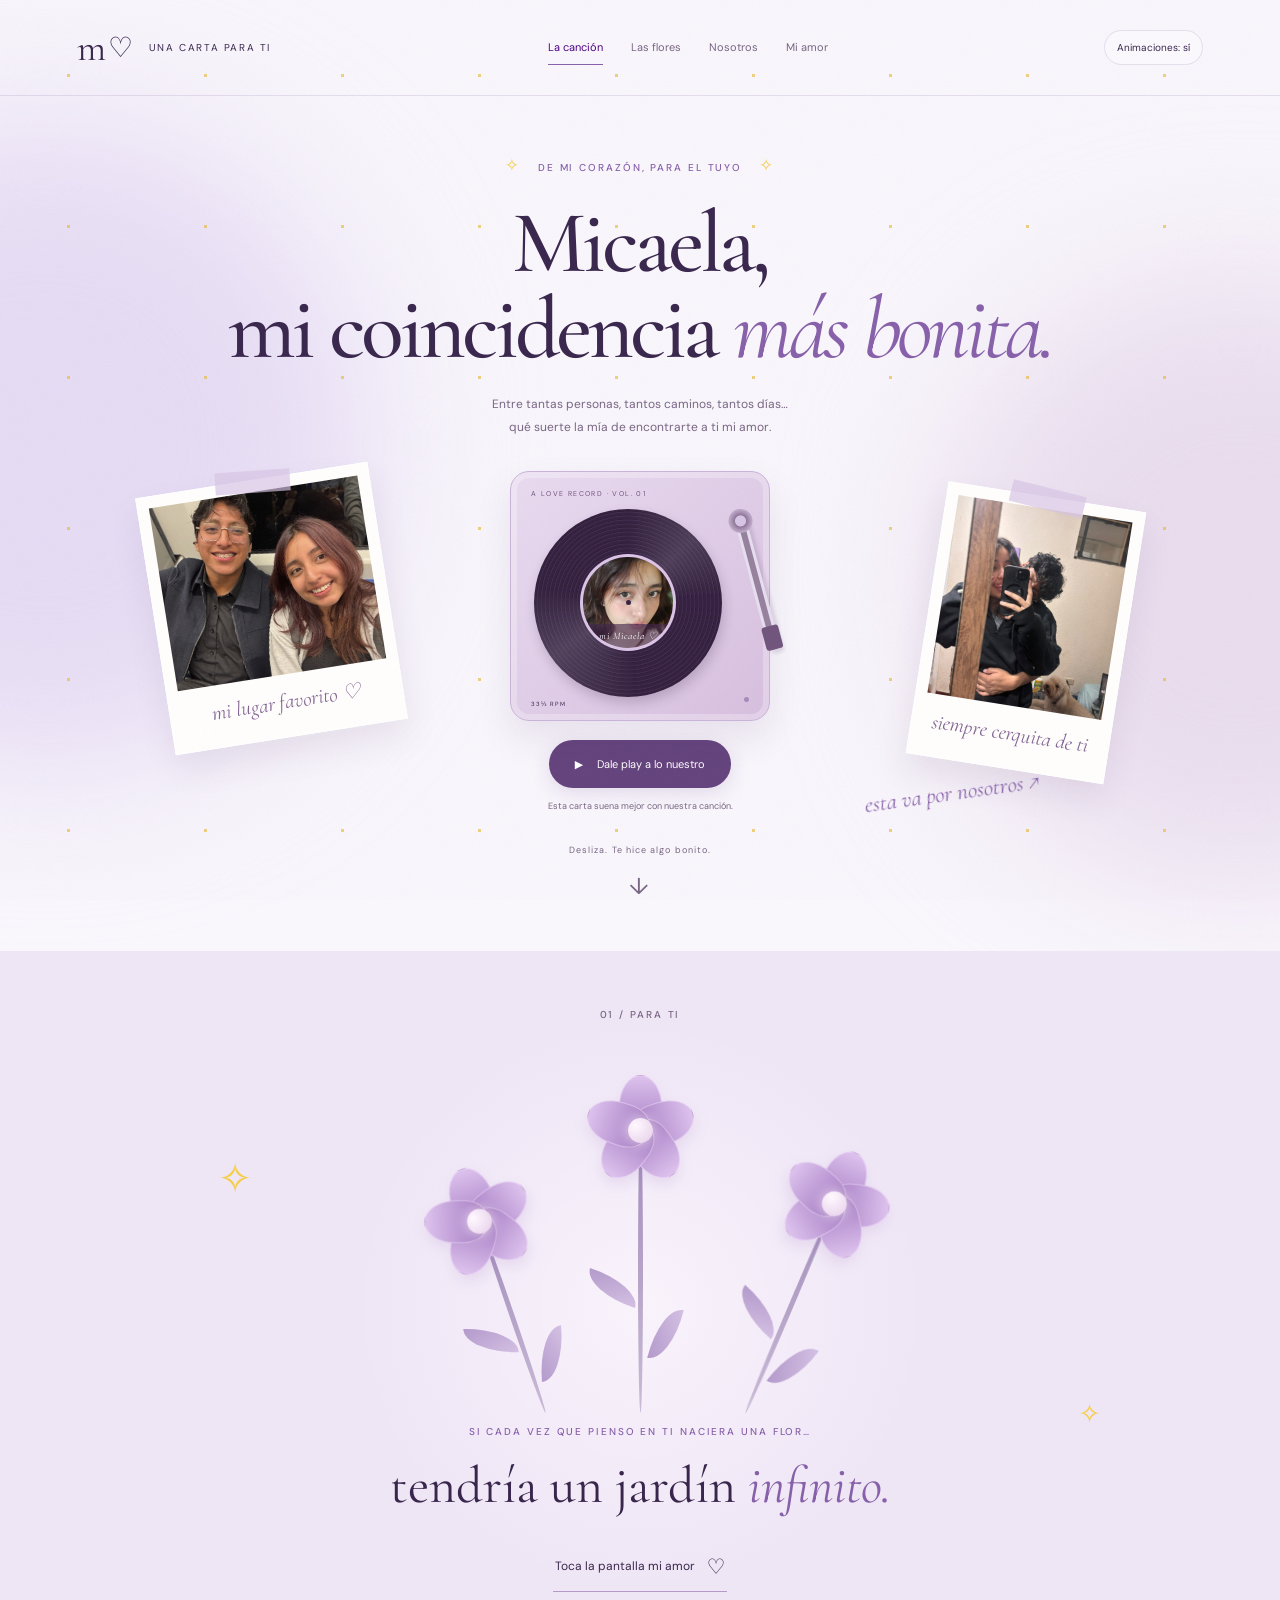
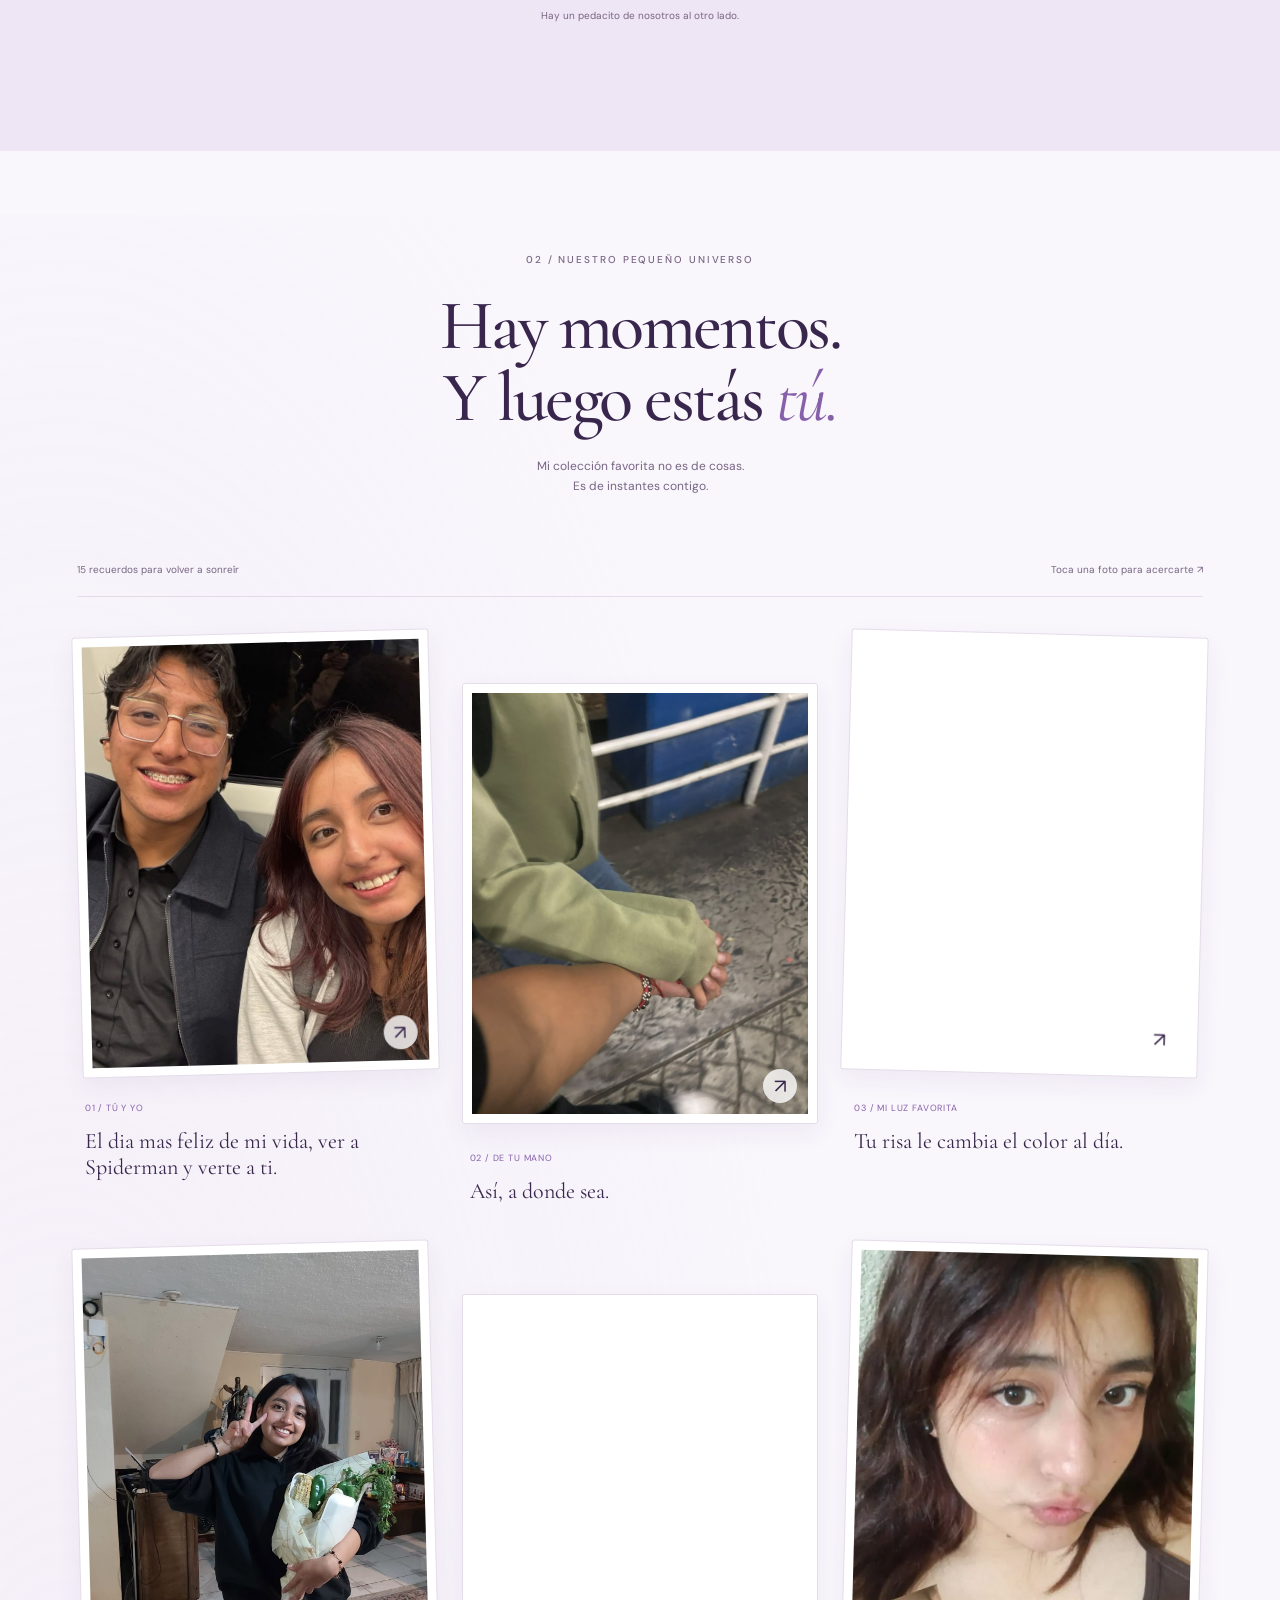
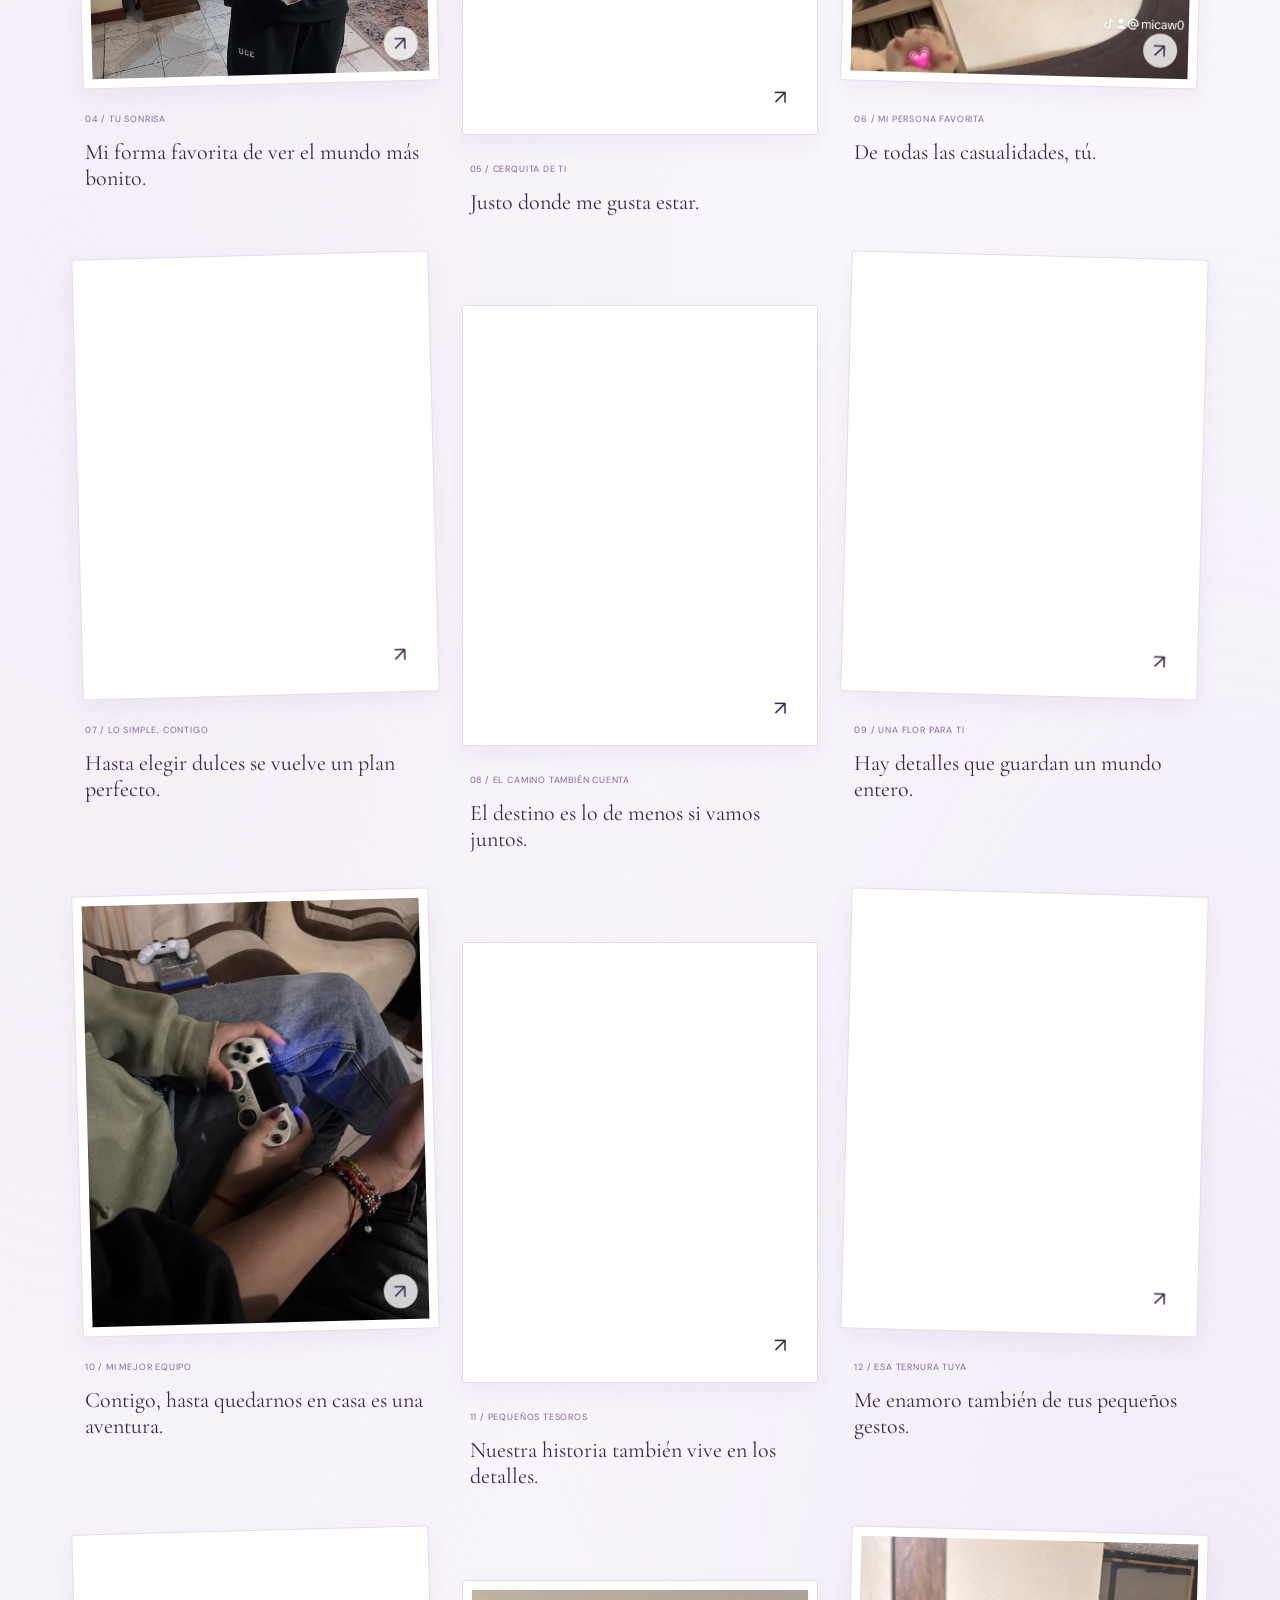
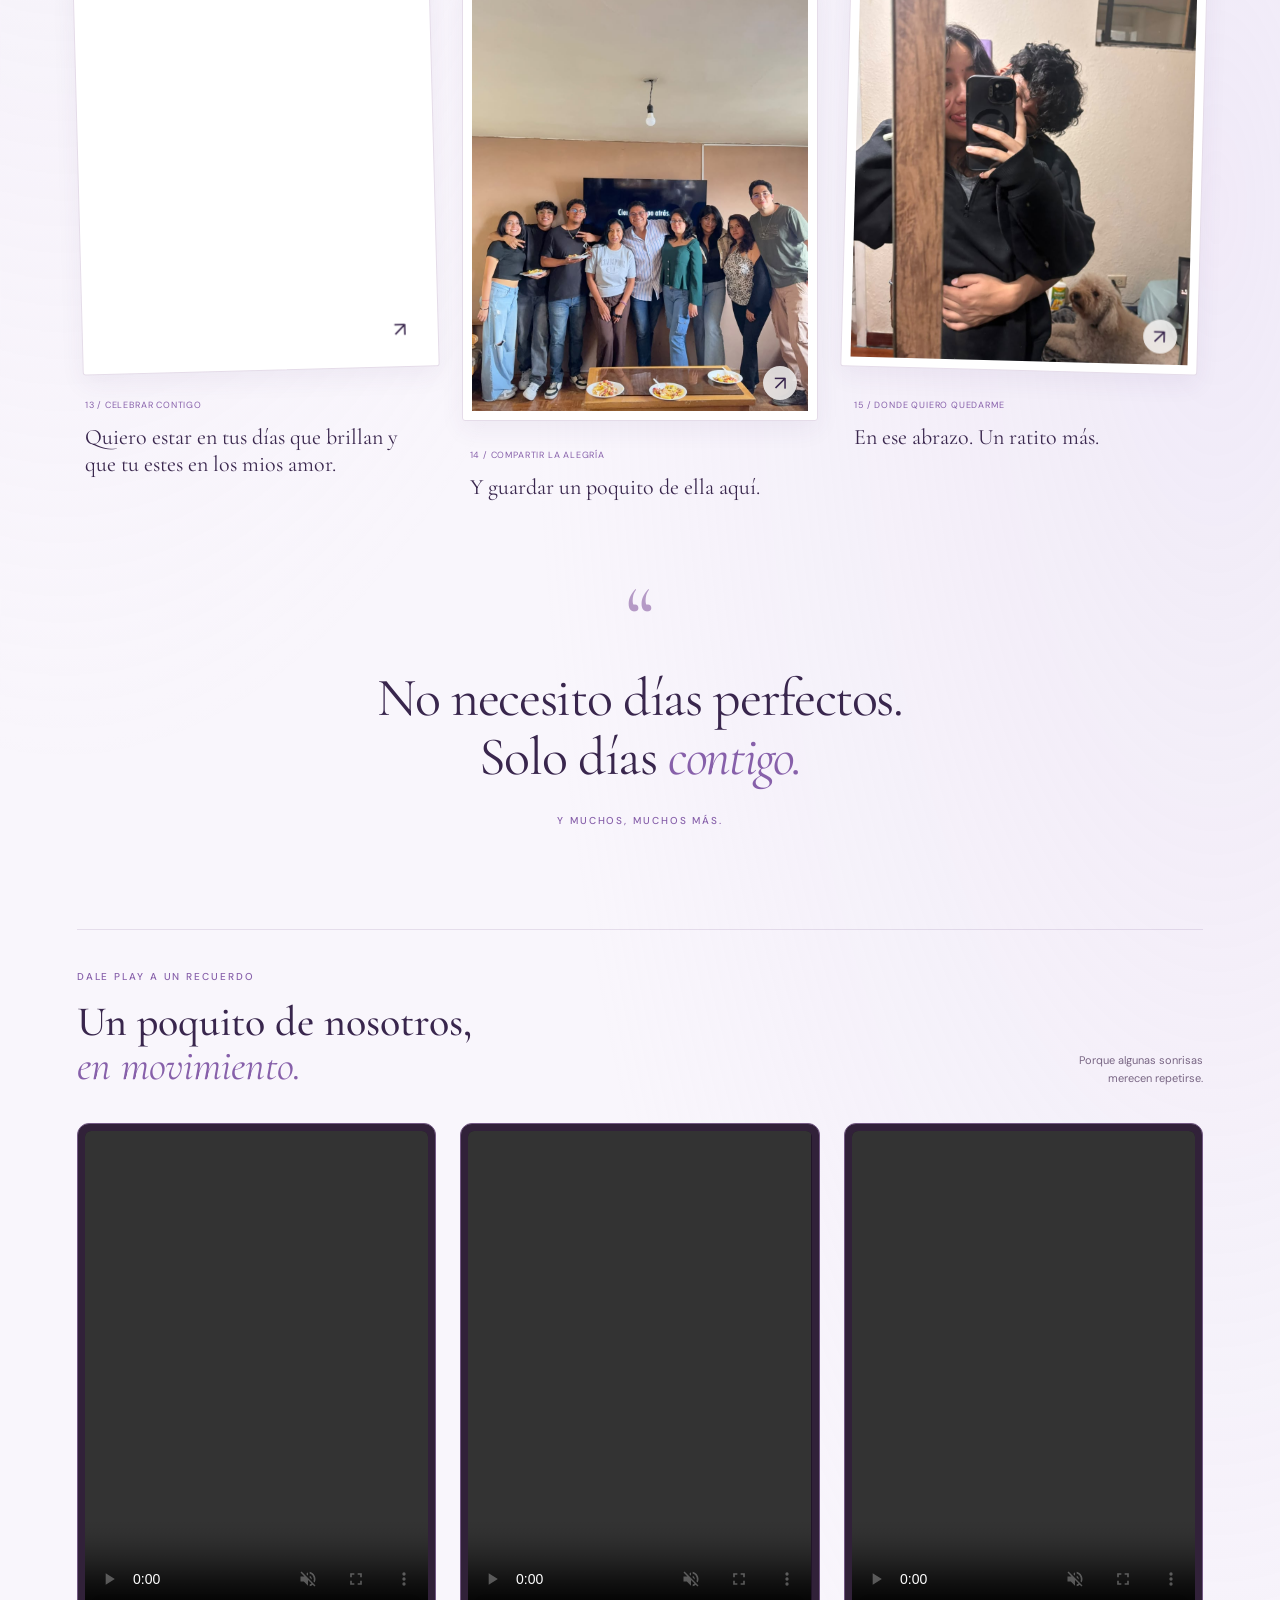
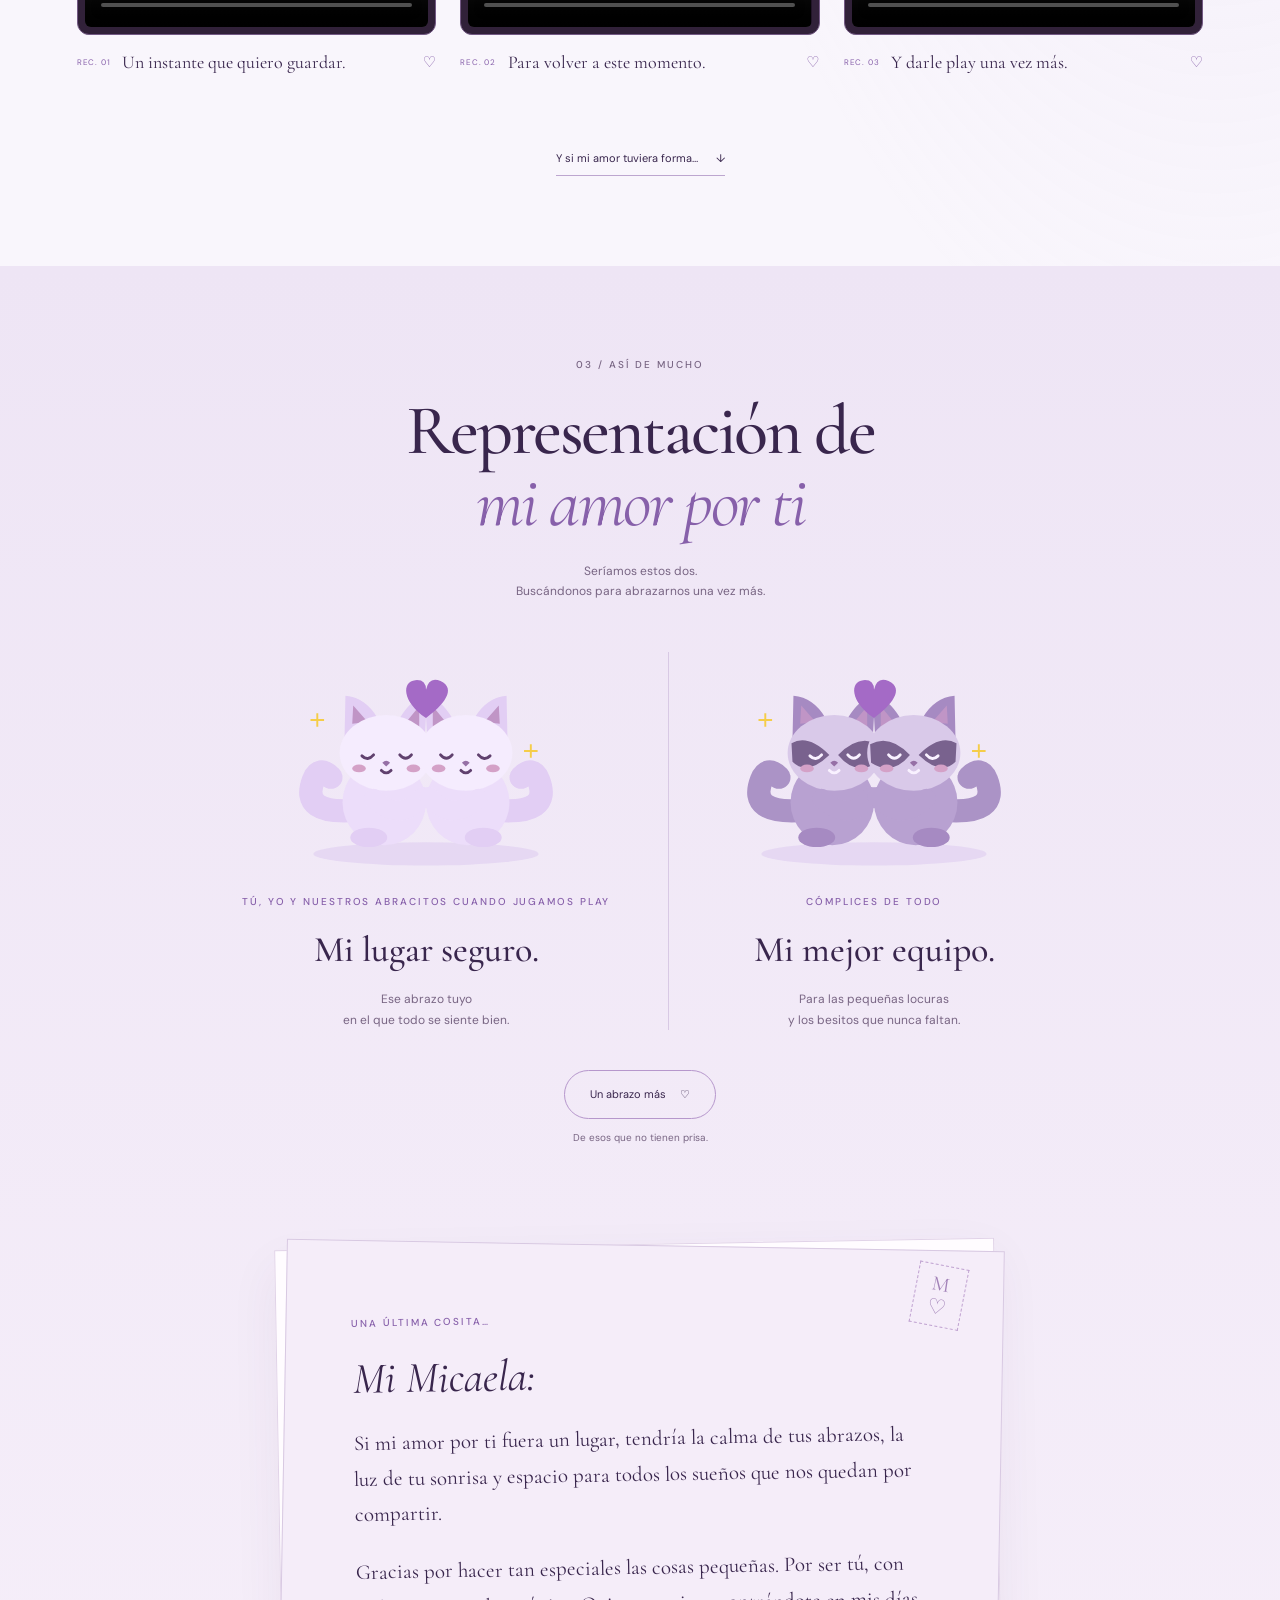
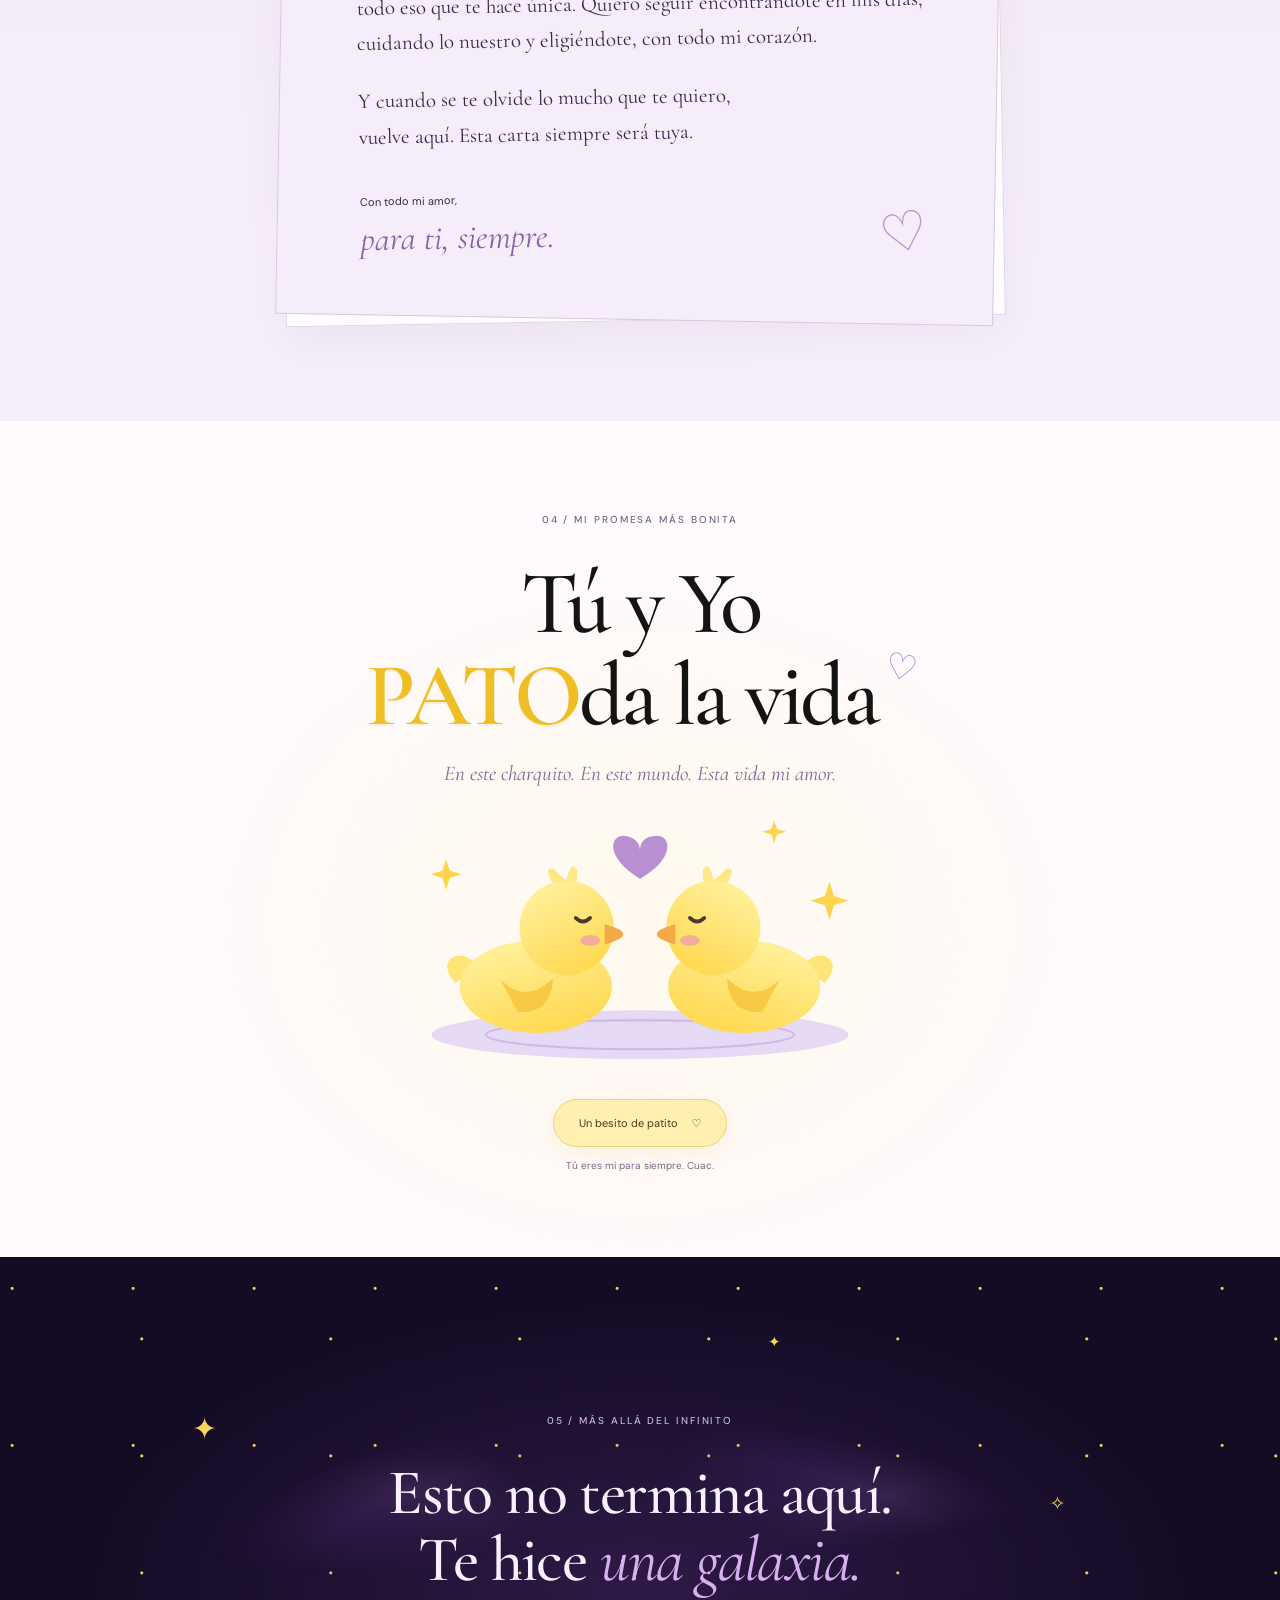
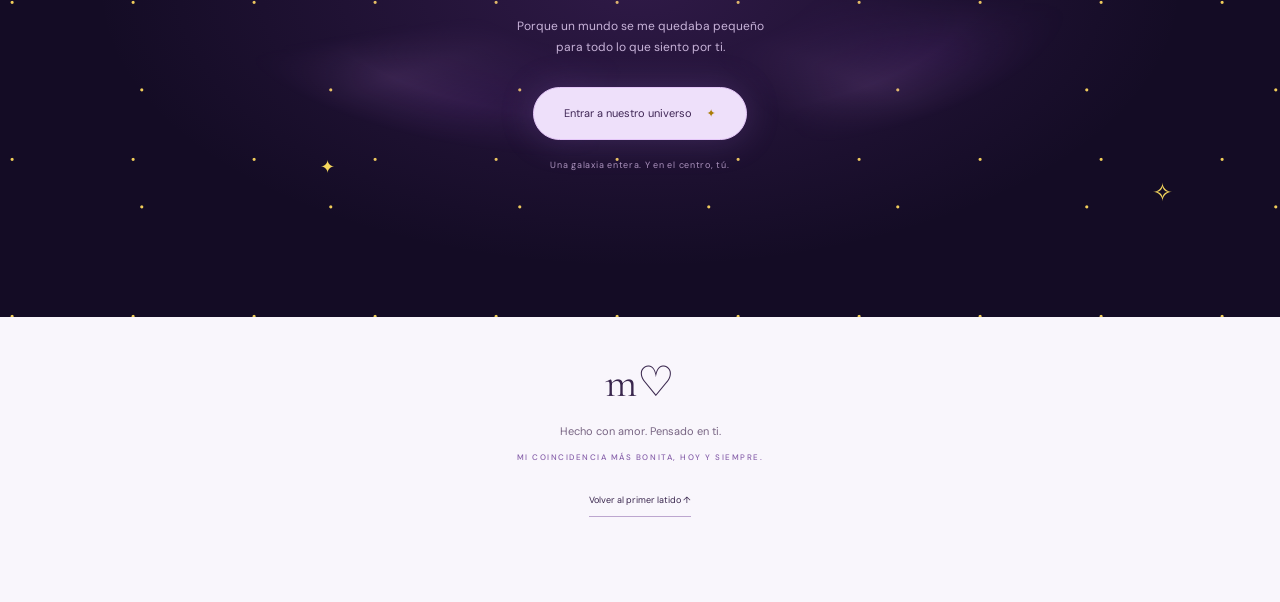
==== index.html @ 1e6fef55 "Publish Micaelita website Co-authored-by: Copilot <223556219+Copilot@users.noreply.github.com>" ====
<!DOCTYPE html>
<html lang="es">
<head>
  <meta charset="UTF-8">
  <meta name="viewport" content="width=device-width, initial-scale=1.0">
  <meta name="theme-color" content="#f4eefb">
  <meta name="referrer" content="strict-origin-when-cross-origin">
  <meta name="description" content="Una canción, mil recuerdos y una carta de amor. Un pequeño universo hecho para Micaela.">
  <title>Para Micaela · Mi coincidencia más bonita</title>
  <link rel="icon" href="data:image/svg+xml,%3Csvg xmlns='http://www.w3.org/2000/svg' viewBox='0 0 64 64'%3E%3Ctext y='52' font-size='54'%3E💜%3C/text%3E%3C/svg%3E">
  <link rel="stylesheet" href="css/style.css">
  <script src="js/main.js" defer></script>
</head>
<body>
  <a class="skip-link" href="#contenido">Saltar a la carta</a>
  <div class="reading-progress" aria-hidden="true"><span id="progreso"></span></div>
  <div class="ambient" aria-hidden="true"><span class="ambient__glow ambient__glow--one"></span><span class="ambient__glow ambient__glow--two"></span><div class="ambient__stars"></div></div>

  <header class="site-header">
    <a class="wordmark" href="#inicio" aria-label="Para Micaela, volver al inicio">m<span>♡</span><span class="wordmark__caption">una carta para ti</span></a>
    <nav class="chapter-nav" aria-label="Capítulos de nuestra carta"><a href="#inicio" aria-current="location">La canción</a><a href="#flores">Las flores</a><a href="#recuerdos">Nosotros</a><a href="#amor">Mi amor</a></nav>
    <button class="motion-toggle" id="control-animacion" type="button" aria-pressed="false" hidden>Animaciones: sí</button>
  </header>

  <main id="contenido">
    <section class="hero section" id="inicio" aria-labelledby="titulo-inicio">
      <div class="hero__intro" data-reveal>
        <p class="eyebrow"><span aria-hidden="true">✧</span> De mi corazón, para el tuyo <span aria-hidden="true">✧</span></p>
        <h1 id="titulo-inicio">Micaela,<br>mi coincidencia <em>más bonita.</em></h1>
        <p class="hero__description">Entre tantas personas, tantos caminos, tantos días…<br>qué suerte la mía de encontrarte a ti mi amor.</p>
      </div>
      <div class="hero__scene">
        <figure class="hero-photo hero-photo--left" data-parallax="0.045"><div class="hero-photo__paper"><img src="Micaela%20Resource/img/recuerdo-05.jpeg" alt="Los dos, sonriendo juntos." width="1280" height="960" fetchpriority="high"><figcaption>mi lugar favorito ♡</figcaption></div></figure>
        <div class="record-player" id="reproductor" data-state="paused">
          <button class="turntable" id="boton-vinilo" type="button" aria-label="Reproducir o pausar nuestra canción" aria-controls="musica"><span class="turntable__caption">A LOVE RECORD · VOL. 01</span><div class="vinyl" id="vinilo"><div class="vinyl__label vinyl__label--portrait"><img src="Micaela%20Resource/img/recuerdo-04.jpeg" alt="" width="720" height="1280"><span aria-hidden="true">mi Micaela ♡</span></div><span class="vinyl__spindle"></span></div><div class="tonearm"><span></span></div><span class="turntable__light"></span><span class="turntable__rpm">33⅓ RPM</span></button>
          <button class="button button--primary" id="boton-musica" type="button" aria-controls="musica" aria-describedby="estado-musica"><span data-music-icon aria-hidden="true">▶</span><span data-music-label>Dale play a lo nuestro</span></button>
          <p id="estado-musica" class="record-player__status" role="status">Esta carta suena mejor con nuestra canción.</p>
        </div>
        <figure class="hero-photo hero-photo--right" data-parallax="0.07"><div class="hero-photo__paper"><img src="Micaela%20Resource/img/recuerdo-15.jpeg" alt="Un abrazo de los dos frente al espejo." width="960" height="1280"><figcaption>siempre cerquita de ti</figcaption></div></figure>
        <span class="handwritten hero__note" aria-hidden="true">esta va por nosotros ↗</span>
      </div>
      <a class="scroll-cue" href="#flores"><span>Desliza. Te hice algo bonito.</span><span aria-hidden="true">↓</span></a>
    </section>

    <div class="music-source" aria-hidden="true"><audio id="musica" preload="none"><source src="audio/Si te vieras - José y el Toro Ft Daniel, Me Estás Matando (1).mp3" type="audio/mpeg"></audio></div>

    <section class="flower-section section" id="flores" aria-labelledby="titulo-flores">
      <span class="chapter-number">01 / PARA TI</span>
      <div class="flower-section__halo" aria-hidden="true"></div>
      <div class="flower-garden" aria-hidden="true"><div class="flower flower--left"><div class="flower__stem"><i class="flower__leaf flower__leaf--left"></i><i class="flower__leaf flower__leaf--right"></i></div><div class="flower__bloom"><i class="flower__petal"></i><i class="flower__petal"></i><i class="flower__petal"></i><i class="flower__petal"></i><i class="flower__petal"></i><i class="flower__center"></i></div></div><div class="flower flower--center"><div class="flower__stem"><i class="flower__leaf flower__leaf--left"></i><i class="flower__leaf flower__leaf--right"></i></div><div class="flower__bloom"><i class="flower__petal"></i><i class="flower__petal"></i><i class="flower__petal"></i><i class="flower__petal"></i><i class="flower__petal"></i><i class="flower__center"></i></div></div><div class="flower flower--right"><div class="flower__stem"><i class="flower__leaf flower__leaf--left"></i><i class="flower__leaf flower__leaf--right"></i></div><div class="flower__bloom"><i class="flower__petal"></i><i class="flower__petal"></i><i class="flower__petal"></i><i class="flower__petal"></i><i class="flower__petal"></i><i class="flower__center"></i></div></div></div>
      <div class="flower-section__message" data-reveal><p class="eyebrow">Si cada vez que pienso en ti naciera una flor…</p><p class="flower-section__poem">tendría un jardín <em>infinito.</em></p><h2 id="titulo-flores"><a class="flower-trigger" id="abrir-recuerdos" href="#recuerdos">Toca la pantalla mi amor <span aria-hidden="true">♡</span></a></h2><p class="small-note">Hay un pedacito de nosotros al otro lado.</p></div>
    </section>

    <section class="memories section" id="recuerdos" aria-labelledby="titulo-recuerdos">
      <div class="memories__background" data-parallax="0.025" aria-hidden="true"></div>
      <header class="section-heading" data-reveal><span class="chapter-number">02 / NUESTRO PEQUEÑO UNIVERSO</span><h2 id="titulo-recuerdos" tabindex="-1">Hay momentos.<br>Y luego estás <em>tú.</em></h2><p>Mi colección favorita no es de cosas.<br>Es de instantes contigo.</p></header>
      <div class="gallery-intro"><span>15 recuerdos para volver a sonreír</span><span>Toca una foto para acercarte <span aria-hidden="true">↗</span></span></div>
      <div class="memory-gallery">
          <figure class="memory-card" data-reveal>
            <button class="memory-card__open" type="button" data-photo="5" aria-label="Ampliar: Tú y yo">
              <img src="Micaela%20Resource/img/recuerdo-05.jpeg" alt="Los dos sonriendo juntos para una foto." width="1280" height="960" loading="lazy" decoding="async">
              <span class="memory-card__expand" aria-hidden="true">↗</span>
            </button>
            <figcaption><span class="memory-card__number">01 / Tú y yo</span><p>El dia mas feliz de mi vida, ver a Spiderman y verte a ti.</p></figcaption>
          </figure>

          <figure class="memory-card" data-reveal>
            <button class="memory-card__open" type="button" data-photo="6" aria-label="Ampliar: De tu mano">
              <img src="Micaela%20Resource/img/recuerdo-06.jpeg" alt="Nuestras manos tomadas durante un paseo." width="960" height="1280" loading="lazy" decoding="async">
              <span class="memory-card__expand" aria-hidden="true">↗</span>
            </button>
            <figcaption><span class="memory-card__number">02 / De tu mano</span><p>Así, a donde sea.</p></figcaption>
          </figure>

          <figure class="memory-card" data-reveal>
            <button class="memory-card__open" type="button" data-photo="7" aria-label="Ampliar: Mi luz favorita">
              <img src="Micaela%20Resource/img/recuerdo-07.jpeg" alt="Tu sonrisa durante un paseo al aire libre." width="960" height="1280" loading="lazy" decoding="async">
              <span class="memory-card__expand" aria-hidden="true">↗</span>
            </button>
            <figcaption><span class="memory-card__number">03 / Mi luz favorita</span><p>Tu risa le cambia el color al día.</p></figcaption>
          </figure>

          <figure class="memory-card" data-reveal>
            <button class="memory-card__open" type="button" data-photo="1" aria-label="Ampliar: Tu sonrisa">
              <img src="Micaela%20Resource/img/recuerdo-01.jpeg" alt="Sonriendo con un ramo entre tus brazos." width="1200" height="1600" loading="lazy" decoding="async">
              <span class="memory-card__expand" aria-hidden="true">↗</span>
            </button>
            <figcaption><span class="memory-card__number">04 / Tu sonrisa</span><p>Mi forma favorita de ver el mundo más bonito.</p></figcaption>
          </figure>

          <figure class="memory-card" data-reveal>
            <button class="memory-card__open" type="button" data-photo="9" aria-label="Ampliar: Cerquita de ti">
              <img src="Micaela%20Resource/img/recuerdo-09.jpeg" alt="Una selfie de los dos, muy cerquita." width="960" height="1280" loading="lazy" decoding="async">
              <span class="memory-card__expand" aria-hidden="true">↗</span>
            </button>
            <figcaption><span class="memory-card__number">05 / Cerquita de ti</span><p>Justo donde me gusta estar.</p></figcaption>
          </figure>

          <figure class="memory-card" data-reveal>
            <button class="memory-card__open" type="button" data-photo="4" aria-label="Ampliar: Mi persona favorita">
              <img src="Micaela%20Resource/img/recuerdo-04.jpeg" alt="Un retrato tuyo mirando a la cámara." width="720" height="1280" loading="lazy" decoding="async">
              <span class="memory-card__expand" aria-hidden="true">↗</span>
            </button>
            <figcaption><span class="memory-card__number">06 / Mi persona favorita</span><p>De todas las casualidades, tú.</p></figcaption>
          </figure>

          <figure class="memory-card" data-reveal>
            <button class="memory-card__open" type="button" data-photo="2" aria-label="Ampliar: Lo simple, contigo">
              <img src="Micaela%20Resource/img/recuerdo-02.jpeg" alt="Mirando dulces en el pasillo de una tienda." width="960" height="1280" loading="lazy" decoding="async">
              <span class="memory-card__expand" aria-hidden="true">↗</span>
            </button>
            <figcaption><span class="memory-card__number">07 / Lo simple, contigo</span><p>Hasta elegir dulces se vuelve un plan perfecto.</p></figcaption>
          </figure>

          <figure class="memory-card" data-reveal>
            <button class="memory-card__open" type="button" data-photo="8" aria-label="Ampliar: El camino también cuenta">
              <img src="Micaela%20Resource/img/recuerdo-08.jpeg" alt="Nuestro reflejo en la ventana del transporte." width="960" height="1280" loading="lazy" decoding="async">
              <span class="memory-card__expand" aria-hidden="true">↗</span>
            </button>
            <figcaption><span class="memory-card__number">08 / El camino también cuenta</span><p>El destino es lo de menos si vamos juntos.</p></figcaption>
          </figure>

          <figure class="memory-card" data-reveal>
            <button class="memory-card__open" type="button" data-photo="10" aria-label="Ampliar: Una flor para ti">
              <img src="Micaela%20Resource/img/recuerdo-10.jpeg" alt="Una pequeña flor morada frente a una tienda de adornos." width="960" height="1280" loading="lazy" decoding="async">
              <span class="memory-card__expand" aria-hidden="true">↗</span>
            </button>
            <figcaption><span class="memory-card__number">09 / Una flor para ti</span><p>Hay detalles que guardan un mundo entero.</p></figcaption>
          </figure>

          <figure class="memory-card" data-reveal>
            <button class="memory-card__open" type="button" data-photo="12" aria-label="Ampliar: Mi mejor equipo">
              <img src="Micaela%20Resource/img/recuerdo-12.jpeg" alt="Un momento juntos jugando con un control de videojuegos." width="960" height="1280" loading="lazy" decoding="async">
              <span class="memory-card__expand" aria-hidden="true">↗</span>
            </button>
            <figcaption><span class="memory-card__number">10 / Mi mejor equipo</span><p>Contigo, hasta quedarnos en casa es una aventura.</p></figcaption>
          </figure>

          <figure class="memory-card" data-reveal>
            <button class="memory-card__open" type="button" data-photo="11" aria-label="Ampliar: Pequeños tesoros">
              <img src="Micaela%20Resource/img/recuerdo-11.jpeg" alt="Un objeto artesanal verde con estrellas y pequeños adornos." width="960" height="1280" loading="lazy" decoding="async">
              <span class="memory-card__expand" aria-hidden="true">↗</span>
            </button>
            <figcaption><span class="memory-card__number">11 / Pequeños tesoros</span><p>Nuestra historia también vive en los detalles.</p></figcaption>
          </figure>

          <figure class="memory-card" data-reveal>
            <button class="memory-card__open" type="button" data-photo="3" aria-label="Ampliar: Esa ternura tuya">
              <img src="Micaela%20Resource/img/recuerdo-03.jpeg" alt="Acercando la mano a un gatito junto a una silla." width="960" height="1280" loading="lazy" decoding="async">
              <span class="memory-card__expand" aria-hidden="true">↗</span>
            </button>
            <figcaption><span class="memory-card__number">12 / Esa ternura tuya</span><p>Me enamoro también de tus pequeños gestos.</p></figcaption>
          </figure>

          <figure class="memory-card" data-reveal>
            <button class="memory-card__open" type="button" data-photo="13" aria-label="Ampliar: Celebrar contigo">
              <img src="Micaela%20Resource/img/recuerdo-13.jpeg" alt="Un collage de recuerdos juntos en una graduación." width="900" height="1600" loading="lazy" decoding="async">
              <span class="memory-card__expand" aria-hidden="true">↗</span>
            </button>
            <figcaption><span class="memory-card__number">13 / Celebrar contigo</span><p>Quiero estar en tus días que brillan y que tu estes en los mios amor.</p></figcaption>
          </figure>

          <figure class="memory-card" data-reveal>
            <button class="memory-card__open" type="button" data-photo="14" aria-label="Ampliar: Compartir la alegría">
              <img src="Micaela%20Resource/img/recuerdo-14.jpeg" alt="Una foto de grupo alrededor de una mesa." width="960" height="1280" loading="lazy" decoding="async">
              <span class="memory-card__expand" aria-hidden="true">↗</span>
            </button>
            <figcaption><span class="memory-card__number">14 / Compartir la alegría</span><p>Y guardar un poquito de ella aquí.</p></figcaption>
          </figure>

          <figure class="memory-card" data-reveal>
            <button class="memory-card__open" type="button" data-photo="15" aria-label="Ampliar: Donde quiero quedarme">
              <img src="Micaela%20Resource/img/recuerdo-15.jpeg" alt="Los dos abrazados frente al espejo, con un perrito cerca." width="960" height="1280" loading="lazy" decoding="async">
              <span class="memory-card__expand" aria-hidden="true">↗</span>
            </button>
            <figcaption><span class="memory-card__number">15 / Donde quiero quedarme</span><p>En ese abrazo. Un ratito más.</p></figcaption>
          </figure>
      </div>
      <blockquote class="memory-quote" data-reveal><span aria-hidden="true">“</span><p>No necesito días perfectos.<br>Solo días <em>contigo.</em></p><span class="eyebrow">Y muchos, muchos más.</span></blockquote>
      <div class="film-heading" data-reveal><div><p class="eyebrow">Dale play a un recuerdo</p><h3>Un poquito de nosotros,<br><em>en movimiento.</em></h3></div><p>Porque algunas sonrisas<br>merecen repetirse.</p></div>
      <div class="film-gallery">
        <figure class="memory-film" data-reveal><div class="memory-film__screen"><video id="video-recuerdo-1" controls muted playsinline preload="metadata" aria-label="Nuestro video 1"><source src="Micaela%20Resource/video/recuerdo-01.mp4" type="video/mp4"><a href="Micaela%20Resource/video/recuerdo-01.mp4">Abrir nuestro video 1</a></video></div><figcaption><span>REC. 01</span><p>Un instante que quiero guardar.</p><span aria-hidden="true">♡</span></figcaption></figure>
        <figure class="memory-film" data-reveal><div class="memory-film__screen"><video id="video-recuerdo-2" controls muted playsinline preload="metadata" aria-label="Nuestro video 2"><source src="Micaela%20Resource/video/recuerdo-02.mp4" type="video/mp4"><a href="Micaela%20Resource/video/recuerdo-02.mp4">Abrir nuestro video 2</a></video></div><figcaption><span>REC. 02</span><p>Para volver a este momento.</p><span aria-hidden="true">♡</span></figcaption></figure>
        <figure class="memory-film" data-reveal><div class="memory-film__screen"><video id="video-recuerdo-3" controls muted playsinline preload="metadata" aria-label="Nuestro video 3"><source src="Micaela%20Resource/video/recuerdo-03.mp4" type="video/mp4"><a href="Micaela%20Resource/video/recuerdo-03.mp4">Abrir nuestro video 3</a></video></div><figcaption><span>REC. 03</span><p>Y darle play una vez más.</p><span aria-hidden="true">♡</span></figcaption></figure>
      </div>
      <a class="text-link" href="#amor">Y si mi amor tuviera forma… <span aria-hidden="true">↓</span></a>
    </section>

    <section class="love-section section" id="amor" aria-labelledby="titulo-amor">
      <header class="section-heading" data-reveal><span class="chapter-number">03 / ASÍ DE MUCHO</span><h2 id="titulo-amor">Representación de<br><em>mi amor por ti</em></h2><p>Seríamos estos dos.<br>Buscándonos para abrazarnos una vez más.</p></header>
      <div class="cuddle-gallery">
        <figure class="cuddle-card" data-reveal><div class="cuddle-card__animation" id="gatitos"><svg class="cuddle-art" viewBox="0 0 340 240" role="img" aria-label="Dos gatitos abrazándose"><ellipse cx="170" cy="208" rx="116" ry="12" fill="#d8c4ed" opacity=".45"/><g class="cuddle-friend cuddle-friend--left">
<path class="pet-tail" d="M98 163 Q40 168 54 132 Q60 117 72 129" fill="none" stroke="#e2cef4" stroke-width="24" stroke-linecap="round"/>
<ellipse cx="127" cy="155" rx="43" ry="44" fill="#ecddfa"/>
<path d="M86 92 L87 45 Q108 47 120 68 L143 68 Q158 44 171 48 L168 102Z" fill="#e2cef4"/>
<path d="M94 74 L95 55 L110 72 M149 73 L163 56 L163 78" fill="#c095c6"/>
<ellipse cx="129" cy="104" rx="48" ry="39" fill="#f5ecfe"/>

<g fill="none" stroke="#60416e" stroke-width="3" stroke-linecap="round"><path d="M104 107 Q110 113 116 106 M143 106 Q149 113 155 106"/><path d="M124 122 Q129 127 134 122"/></g>
<path d="M125 114 Q129 110 133 114 L129 118Z" fill="#9670a6"/>
<ellipse cx="101" cy="120" rx="7" ry="4" fill="#d4a1c7"/><ellipse cx="157" cy="120" rx="7" ry="4" fill="#d4a1c7"/>
<path d="M116 151 Q143 177 167 149" fill="none" stroke="#ecddfa" stroke-width="20" stroke-linecap="round"/>
<ellipse cx="111" cy="191" rx="19" ry="10" fill="#e2cef4"/>
</g><g class="cuddle-friend cuddle-friend--right"><g transform="translate(340 0) scale(-1 1)">
<path class="pet-tail" d="M98 163 Q40 168 54 132 Q60 117 72 129" fill="none" stroke="#e2cef4" stroke-width="24" stroke-linecap="round"/>
<ellipse cx="127" cy="155" rx="43" ry="44" fill="#ecddfa"/>
<path d="M86 92 L87 45 Q108 47 120 68 L143 68 Q158 44 171 48 L168 102Z" fill="#e2cef4"/>
<path d="M94 74 L95 55 L110 72 M149 73 L163 56 L163 78" fill="#c095c6"/>
<ellipse cx="129" cy="104" rx="48" ry="39" fill="#f5ecfe"/>

<g fill="none" stroke="#60416e" stroke-width="3" stroke-linecap="round"><path d="M104 107 Q110 113 116 106 M143 106 Q149 113 155 106"/><path d="M124 122 Q129 127 134 122"/></g>
<path d="M125 114 Q129 110 133 114 L129 118Z" fill="#9670a6"/>
<ellipse cx="101" cy="120" rx="7" ry="4" fill="#d4a1c7"/><ellipse cx="157" cy="120" rx="7" ry="4" fill="#d4a1c7"/>
<path d="M116 151 Q143 177 167 149" fill="none" stroke="#ecddfa" stroke-width="20" stroke-linecap="round"/>
<ellipse cx="111" cy="191" rx="19" ry="10" fill="#e2cef4"/>
</g></g><path class="pet-heart" d="M170 68 C145 51 145 30 159 29 Q170 28 170 39 Q173 25 185 30 C202 38 188 55 170 68" fill="#a46ac6"/><path class="pet-spark pet-spark--one" d="M58 63v14m-7-7h14" stroke="#b38bcd" stroke-width="2"/><path class="pet-spark pet-spark--two" d="M278 95v14m-7-7h14" stroke="#b38bcd" stroke-width="2"/></svg></div><figcaption><span class="eyebrow">Tú, yo y nuestros abracitos cuando jugamos play</span><h3>Mi lugar seguro.</h3><p>Ese abrazo tuyo<br>en el que todo se siente bien.</p></figcaption></figure>
        <figure class="cuddle-card" data-reveal><div class="cuddle-card__animation" id="mapaches"><svg class="cuddle-art" viewBox="0 0 340 240" role="img" aria-label="Dos mapaches abrazándose"><ellipse cx="170" cy="208" rx="116" ry="12" fill="#d8c4ed" opacity=".45"/><g class="cuddle-friend cuddle-friend--left">
<path class="pet-tail" d="M98 163 Q40 168 54 132 Q60 117 72 129" fill="none" stroke="#ab93c6" stroke-width="24" stroke-linecap="round"/>
<ellipse cx="127" cy="155" rx="43" ry="44" fill="#b8a1d1"/>
<path d="M86 92 L87 45 Q108 47 120 68 L143 68 Q158 44 171 48 L168 102Z" fill="#a68ac2"/>
<path d="M94 74 L95 55 L110 72 M149 73 L163 56 L163 78" fill="#c095c6"/>
<ellipse cx="129" cy="104" rx="48" ry="39" fill="#d9c9e9"/>
<path d="M85 94 Q102 84 124 106 Q101 128 86 113Z M133 106 Q154 84 174 95 L173 114 Q151 128 133 106" fill="#79628e"/>
<g fill="none" stroke="#f9f1ff" stroke-width="3" stroke-linecap="round"><path d="M104 107 Q110 113 116 106 M143 106 Q149 113 155 106"/><path d="M124 122 Q129 127 134 122"/></g>
<path d="M125 114 Q129 110 133 114 L129 118Z" fill="#9670a6"/>
<ellipse cx="101" cy="120" rx="7" ry="4" fill="#d4a1c7"/><ellipse cx="157" cy="120" rx="7" ry="4" fill="#d4a1c7"/>
<path d="M116 151 Q143 177 167 149" fill="none" stroke="#b8a1d1" stroke-width="20" stroke-linecap="round"/>
<ellipse cx="111" cy="191" rx="19" ry="10" fill="#a68ac2"/>
</g><g class="cuddle-friend cuddle-friend--right"><g transform="translate(340 0) scale(-1 1)">
<path class="pet-tail" d="M98 163 Q40 168 54 132 Q60 117 72 129" fill="none" stroke="#ab93c6" stroke-width="24" stroke-linecap="round"/>
<ellipse cx="127" cy="155" rx="43" ry="44" fill="#b8a1d1"/>
<path d="M86 92 L87 45 Q108 47 120 68 L143 68 Q158 44 171 48 L168 102Z" fill="#a68ac2"/>
<path d="M94 74 L95 55 L110 72 M149 73 L163 56 L163 78" fill="#c095c6"/>
<ellipse cx="129" cy="104" rx="48" ry="39" fill="#d9c9e9"/>
<path d="M85 94 Q102 84 124 106 Q101 128 86 113Z M133 106 Q154 84 174 95 L173 114 Q151 128 133 106" fill="#79628e"/>
<g fill="none" stroke="#f9f1ff" stroke-width="3" stroke-linecap="round"><path d="M104 107 Q110 113 116 106 M143 106 Q149 113 155 106"/><path d="M124 122 Q129 127 134 122"/></g>
<path d="M125 114 Q129 110 133 114 L129 118Z" fill="#9670a6"/>
<ellipse cx="101" cy="120" rx="7" ry="4" fill="#d4a1c7"/><ellipse cx="157" cy="120" rx="7" ry="4" fill="#d4a1c7"/>
<path d="M116 151 Q143 177 167 149" fill="none" stroke="#b8a1d1" stroke-width="20" stroke-linecap="round"/>
<ellipse cx="111" cy="191" rx="19" ry="10" fill="#a68ac2"/>
</g></g><path class="pet-heart" d="M170 68 C145 51 145 30 159 29 Q170 28 170 39 Q173 25 185 30 C202 38 188 55 170 68" fill="#a46ac6"/><path class="pet-spark pet-spark--one" d="M58 63v14m-7-7h14" stroke="#b38bcd" stroke-width="2"/><path class="pet-spark pet-spark--two" d="M278 95v14m-7-7h14" stroke="#b38bcd" stroke-width="2"/></svg></div><figcaption><span class="eyebrow">Cómplices de todo</span><h3>Mi mejor equipo.</h3><p>Para las pequeñas locuras<br>y los besitos que nunca faltan.</p></figcaption></figure>
      </div>
      <button class="button button--outline" id="boton-abrazo" type="button">Un abrazo más <span aria-hidden="true">♡</span></button>
      <p class="hug-status" id="estado-abrazo" role="status">De esos que no tienen prisa.</p>
      <article class="love-letter" data-reveal aria-label="Mi carta de amor para Micaela">
        <span class="love-letter__stamp" aria-hidden="true">M<br>♡</span><p class="eyebrow">Una última cosita…</p><h3>Mi Micaela:</h3>
        <p>Si mi amor por ti fuera un lugar, tendría la calma de tus abrazos, la luz de tu sonrisa y espacio para todos los sueños que nos quedan por compartir.</p>
        <p>Gracias por hacer tan especiales las cosas pequeñas. Por ser tú, con todo eso que te hace única. Quiero seguir encontrándote en mis días, cuidando lo nuestro y eligiéndote, con todo mi corazón.</p>
        <p>Y cuando se te olvide lo mucho que te quiero,<br>vuelve aquí. Esta carta siempre será tuya.</p>
        <p class="love-letter__signature">Con todo mi amor,<br><em>para ti, siempre.</em><span aria-hidden="true">♡</span></p>
      </article>
    </section>

    <section class="duck-section section" id="patitos" aria-labelledby="titulo-patitos">
      <span class="chapter-number">04 / MI PROMESA MÁS BONITA</span>
      <h2 id="titulo-patitos" data-reveal>Tú y Yo<br><span class="duck-word">PATO</span>da la vida<span class="duck-title-heart" aria-hidden="true">♡</span></h2>
      <p class="duck-subtitle">En este charquito. En este mundo. Esta vida mi amor.</p>
      <div class="duck-scene" data-reveal><svg class="duck-art" viewBox="0 0 640 340" role="img" aria-label="Dos patitos amarillos se acercan para darse un beso">
<defs><linearGradient id="duck-feather" x2=".5" y2="1"><stop stop-color="#fff4a5"/><stop offset="1" stop-color="#ffda55"/></linearGradient></defs>
<ellipse class="duck-ripple" cx="320" cy="280" rx="230" ry="27" fill="#e5d9f4"/><ellipse cx="320" cy="280" rx="170" ry="16" fill="none" stroke="#cfb8e5" stroke-width="2"/>
<g class="duck duck--left"><path d="M116 223 Q98 200 117 193 Q130 190 143 206" fill="#ffe478"/><ellipse cx="205" cy="227" rx="84" ry="51" fill="url(#duck-feather)"/><path d="M166 219 Q194 247 224 218 Q222 258 185 255" fill="#f8c943"/><circle cx="239" cy="162" r="52" fill="url(#duck-feather)"/><path d="M223 112 Q213 92 226 98 Q236 109 239 109 Q244 86 251 99 L250 111" fill="#ffe884"/><path d="M281 158 Q322 169 281 180Z" fill="#f5a847"/><path d="M249 151 Q257 159 265 151" fill="none" stroke="#493a32" stroke-width="4" stroke-linecap="round"/><ellipse cx="265" cy="176" rx="11" ry="6" fill="#f2ad9e"/></g>
<g class="duck duck--right"><g transform="translate(640 0) scale(-1 1)"><path d="M116 223 Q98 200 117 193 Q130 190 143 206" fill="#ffe478"/><ellipse cx="205" cy="227" rx="84" ry="51" fill="url(#duck-feather)"/><path d="M166 219 Q194 247 224 218 Q222 258 185 255" fill="#f8c943"/><circle cx="239" cy="162" r="52" fill="url(#duck-feather)"/><path d="M223 112 Q213 92 226 98 Q236 109 239 109 Q244 86 251 99 L250 111" fill="#ffe884"/><path d="M281 158 Q322 169 281 180Z" fill="#f5a847"/><path d="M249 151 Q257 159 265 151" fill="none" stroke="#493a32" stroke-width="4" stroke-linecap="round"/><ellipse cx="265" cy="176" rx="11" ry="6" fill="#f2ad9e"/></g></g>
<path class="duck-heart" d="M320 108 C278 82 288 56 306 61 Q320 65 320 77 Q320 63 334 61 C354 56 362 84 320 108" fill="#b890d2"/>
<g class="duck-star" fill="#ffd34e"><path d="m106 86 4 13 13 4-13 4-4 13-4-13-13-4 13-4Z"/><path d="m529 111 5 16 16 5-16 5-5 16-5-16-16-5 16-5Z"/><path d="m468 43 3 10 10 3-10 3-3 10-3-10-10-3 10-3Z"/></g></svg></div>
      <button class="button button--duck" id="besito-patito" type="button">Un besito de patito <span aria-hidden="true">♡</span></button>
      <p class="hug-status" id="estado-patito" role="status">Tú eres mi para siempre. Cuac.</p>
    </section>
    <section class="galaxy-invitation section" aria-labelledby="titulo-galaxia">
      <div class="galaxy-preview" aria-hidden="true"><div class="galaxy-preview__spiral"></div><div class="galaxy-preview__core"></div><span>✦</span><span>✧</span><span>✦</span><span>✧</span><span>✦</span></div>
      <div class="galaxy-invitation__content" data-reveal><span class="chapter-number">05 / MÁS ALLÁ DEL INFINITO</span><h2 id="titulo-galaxia">Esto no termina aquí.<br>Te hice <em>una galaxia.</em></h2><p>Porque un mundo se me quedaba pequeño<br>para todo lo que siento por ti.</p><a class="button button--galaxy" href="galaxia.html" target="_blank" rel="noopener">Entrar a nuestro universo <span aria-hidden="true">✦</span><span class="sr-only"> (abre otra pestaña)</span></a><span class="galaxy-invitation__hint">Una galaxia entera. Y en el centro, tú.</span></div>
    </section>

  </main>

  <footer class="site-footer"><a class="wordmark" href="#inicio" aria-label="Volver al inicio">m♡</a><p>Hecho con amor. Pensado en ti.</p><span class="eyebrow">Mi coincidencia más bonita, hoy y siempre.</span><a class="text-link" href="#inicio">Volver al primer latido ↑</a></footer>
  <div class="music-dock glass-panel" id="control-musica-flotante" hidden><button id="alternar-musica" type="button" aria-controls="musica"><span data-music-icon aria-hidden="true">▶</span><span data-music-label>Nuestra canción</span></button></div>
  <dialog class="lightbox" id="visor" aria-labelledby="visor-titulo"><div class="lightbox__toolbar"><span id="visor-contador"></span><button class="icon-button" id="cerrar-visor" type="button" aria-label="Cerrar foto ampliada">✕</button></div><div class="lightbox__stage"><button class="icon-button lightbox__previous" id="foto-anterior" type="button" aria-label="Foto anterior">←</button><img id="visor-imagen" alt=""><button class="icon-button lightbox__next" id="foto-siguiente" type="button" aria-label="Foto siguiente">→</button></div><div class="lightbox__caption"><h2 id="visor-titulo"></h2><p id="visor-descripcion"></p></div></dialog>
  <div class="magic-transition" id="transicion-magica" aria-hidden="true"></div>
  <div class="particle-layer" id="particulas" aria-hidden="true"></div>
  <noscript><p class="noscript-note">Activa JavaScript para escuchar la canción, abrir los recuerdos y explorar la galaxia.</p></noscript>
</body>
</html>
---- css/style.css ----
/* Una carta para Micaela — lavanda, papel, luz y mucho amor. */
@import url('https://fonts.googleapis.com/css2?family=Cormorant+Garamond:ital,wght@0,400;0,500;0,600;1,400;1,500&family=DM+Sans:wght@400;500;600;700&display=swap');

:root {
  color-scheme: light;
  --paper: #f9f6fc;
  --lavender: #e6e6fa;
  --lilac: #c8a2c8;
  --purple: #4b0082;
  --ink: #39264d;
  --muted: #786583;
  --accent: #8760aa;
  --star: #f5cd49;
  --line: #76509026;
  --serif: 'Cormorant Garamond', Georgia, serif;
  --sans: 'DM Sans', system-ui, sans-serif;
  --shadow: 0 18px 50px #4b008211;
}
* { box-sizing: border-box; }
html { scroll-behavior: smooth; scroll-padding-top: 30px; }
body { margin: 0; background: var(--paper); color: var(--ink); font-family: var(--sans); font-size: 15px; line-height: 1.7; overflow-x: clip; }
body::after { content: ''; position: fixed; inset: 0; opacity: .15; background-image: url("data:image/svg+xml,%3Csvg xmlns='http://www.w3.org/2000/svg' width='140' height='140'%3E%3Cfilter id='n'%3E%3CfeTurbulence type='fractalNoise' baseFrequency='.8' numOctaves='3' stitchTiles='stitch'/%3E%3C/filter%3E%3Cpath fill='%237b6690' opacity='.22' filter='url(%23n)' d='M0 0h140v140H0z'/%3E%3C/svg%3E"); pointer-events: none; z-index: 10; }
[hidden] { display: none !important; }
button, a, video { -webkit-tap-highlight-color: transparent; }
button { font: inherit; color: inherit; cursor: pointer; }
button:disabled { cursor: wait; opacity: .7; }
button, a { touch-action: manipulation; }
a { color: inherit; text-decoration: none; }
button:focus-visible, a:focus-visible, video:focus-visible { outline: 3px solid #9366bf; outline-offset: 6px; }
img, video { display: block; max-width: 100%; }
figure, blockquote { margin: 0; }
h1, h2, h3, p { margin: 0; }
h1, h2, h3 { font-family: var(--serif); font-weight: 500; }
em { font-weight: 400; color: var(--accent); }
::selection { background: #ddc6ee; color: #362046; }
.skip-link { position: fixed; left: 20px; top: -100px; padding: 12px 20px; background: white; z-index: 100; }
.skip-link:focus { top: 15px; }
.reading-progress { height: 3px; position: fixed; inset: 0 0 auto; z-index: 80; }
.reading-progress span { display: block; height: 100%; background: #9974b8; transform: scaleX(0); transform-origin: left; }
.ambient { position: absolute; inset: 0 0 auto; height: 1100px; overflow: hidden; pointer-events: none; z-index: -1; }
.ambient__glow { position: absolute; border-radius: 50%; filter: blur(75px); }
.ambient__glow--one { width: 650px; height: 650px; background: #e6dcf4; left: -280px; top: 120px; }
.ambient__glow--two { width: 600px; height: 600px; background: #e9ddee; right: -260px; top: 280px; }
.ambient__stars { position: absolute; inset: 0; background-image: radial-gradient(circle, #e6b62c 1.5px, transparent 2px); background-size: 137px 151px; opacity: .6; }
.site-header { max-width: 1380px; margin: auto; min-height: 96px; padding: 20px 6%; display: flex; align-items: center; justify-content: space-between; gap: 25px; border-bottom: 1px solid var(--line); }
.wordmark { display: flex; align-items: center; font-family: var(--serif); font-size: 38px; line-height: 1; }
.wordmark > span:first-child { font-size: 28px; margin-left: 2px; }
.wordmark .wordmark__caption { font: 10px var(--sans); text-transform: uppercase; letter-spacing: .16em; margin-left: 16px; }
.chapter-nav { display: flex; gap: 28px; font-size: 11px; }
.chapter-nav a { padding: 8px 0; border-bottom: 1px solid transparent; color: var(--muted); }
.chapter-nav a:hover, .chapter-nav a[aria-current] { border-color: var(--accent); color: var(--purple); }
.motion-toggle { border: 1px solid var(--line); border-radius: 25px; padding: 8px 12px; background: #ffffff50; font-size: 10px; }
.section { position: relative; }
.eyebrow, .chapter-number { display: block; font-family: var(--sans); font-size: 10px; font-weight: 500; letter-spacing: .19em; text-transform: uppercase; }
.eyebrow { color: var(--accent); }
.eyebrow > span { padding: 0 12px; font-size: 17px; color: var(--star); }
.chapter-number { color: var(--muted); }
.hero { text-align: center; padding: 55px 24px 45px; }
.hero h1 { margin: 20px auto 20px; font-size: clamp(58px, 6.9vw, 96px); line-height: .98; letter-spacing: -.045em; }
.hero h1 em { display: inline; }
.hero__description { color: var(--muted); font-size: 12px; line-height: 1.9; }
.hero__scene { max-width: 1080px; margin: 32px auto 0; min-height: 365px; position: relative; display: grid; place-items: start center; }
.record-player { width: 290px; position: relative; z-index: 2; }
.turntable { position: relative; width: 260px; height: 250px; margin: 0 auto 19px; border: 1px solid #c9b4da; border-radius: 19px; background: linear-gradient(135deg, #e9dbf0, #d7bfdf); box-shadow: 0 16px 35px #51315e1a, inset 0 0 0 6px #ffffff45; }
.turntable__caption { position: absolute; left: 20px; top: 16px; font-size: 7px; letter-spacing: .2em; color: #725380; }
.vinyl { position: absolute; width: 188px; height: 188px; left: 23px; top: 37px; border-radius: 50%; background: repeating-radial-gradient(circle at center, #33203e 0px, #33203e 2px, #422c50 3px, #291933 4px); box-shadow: 2px 6px 12px #331f4435; animation: spin 11s linear infinite; animation-play-state: paused; }
.vinyl::before { content: ''; position: absolute; inset: 0; border-radius: inherit; background: conic-gradient(transparent 0deg, #ffffff21 45deg, transparent 85deg, transparent 175deg, #ffffff25 235deg, transparent 280deg); }
.vinyl__label { position: absolute; inset: 30%; border-radius: 50%; background: #c6a7d8; display: flex; flex-direction: column; justify-content: center; gap: 3px; color: #543264; box-shadow: 0 0 0 3px #b79bc8; }
.vinyl__label span { font-size: 6px; letter-spacing: .1em; }
.vinyl__label strong { font: 26px var(--serif); line-height: 1; }
.vinyl__spindle { width: 5px; height: 5px; border-radius: 50%; position: absolute; left: calc(50% - 2.5px); top: calc(50% - 2.5px); background: #372143; }
.tonearm { position: absolute; right: 23px; top: 39px; width: 12px; height: 142px; transform: rotate(-15deg); transform-origin: 50% 8px; border: 3px solid #e7deef; border-radius: 10px 10px 4px 4px; background: #96819e; box-shadow: 3px 5px 4px #3e205b24; transition: transform .9s; }
.tonearm::before { content: ''; position: absolute; width: 24px; height: 24px; border-radius: 50%; left: -9px; top: -5px; background: radial-gradient(circle, #d8c5e5 30%, #907799 35%, #bca6c7 65%); }
.tonearm span { width: 17px; height: 24px; border-radius: 3px; background: #70547c; position: absolute; bottom: -4px; left: -5px; }
.turntable__light { position: absolute; right: 20px; bottom: 18px; width: 5px; height: 5px; border-radius: 50%; background: #a68bb7; }
.turntable__rpm { position: absolute; left: 20px; bottom: 10px; font-size: 6px; letter-spacing: .15em; }
[data-state='playing'] .vinyl { animation-play-state: running; }
[data-state='playing'] .tonearm { transform: rotate(20deg); }
[data-state='playing'] .turntable__light { background: #ffffff; box-shadow: 0 0 7px white; }
.button { display: inline-flex; justify-content: center; align-items: center; gap: 14px; border-radius: 40px; padding: 14px 25px; border: 1px solid transparent; font-size: 11px; transition: transform .25s, box-shadow .25s, background .25s; min-height: 44px; }
.button:hover { transform: translateY(-3px); box-shadow: 0 8px 20px #4b00821a; }
.button--primary { background: #64437d; color: white; box-shadow: 0 5px 20px #5e357d24; }
.button--primary:hover { background: #503466; }
.button--outline { background: transparent; border-color: #b697cc; }
.record-player__status { color: var(--muted); font-size: 9px; margin: 11px -20px 0; }
.hero-photo { width: 235px; position: absolute; top: 15px; }
.hero-photo--left { left: 5%; }
.hero-photo--right { right: 5%; top: 38px; width: 200px; }
.hero-photo__paper { background: #fffefd; padding: 11px 11px 16px; box-shadow: 0 16px 32px #51365e18; border: 1px solid #ffffff; transform: rotate(-9deg); animation: photo-float 7s ease-in-out infinite; }
.hero-photo--right .hero-photo__paper { transform: rotate(9deg); animation-delay: -3s; }
.hero-photo img { width: 100%; height: 185px; object-fit: cover; }
.hero-photo--right img { height: 200px; }
.hero-photo figcaption { font-family: var(--serif); font-style: italic; font-size: 21px; margin-top: 10px; color: #836492; }
.hero-photo__paper::before { content: ''; width: 75px; height: 22px; position: absolute; left: calc(50% - 37px); top: -10px; background: #d7c3e5aa; transform: rotate(5deg); }
.handwritten { font-family: var(--serif); font-style: italic; font-size: 23px; color: var(--accent); }
.hero__note { position: absolute; right: 13%; bottom: 22px; transform: rotate(-8deg); }
.scroll-cue { display: inline-flex; flex-direction: column; gap: 9px; font-size: 9px; color: var(--muted); letter-spacing: .12em; }
.scroll-cue > span:last-child { font-size: 23px; animation: float 2.7s ease-in-out infinite; }
.glass-panel { background: #fcf9ffed; border: 1px solid #dfd0e9; box-shadow: var(--shadow); backdrop-filter: blur(20px); }

/* Un jardín dibujado en CSS, con hojas y pétalos independientes. */
.flower-section { background: #eee5f5; min-height: 800px; text-align: center; padding: 55px 24px 65px; overflow: clip; isolation: isolate; }
.flower-section::before, .flower-section::after { content: '✧'; position: absolute; font-size: 42px; color: var(--star); top: 24%; left: 17%; animation: twinkle 4s ease-in-out infinite; }
.flower-section::after { top: 55%; left: auto; right: 14%; font-size: 27px; animation-delay: -2s; }
.flower-section__halo { position: absolute; width: 650px; height: 650px; background: radial-gradient(ellipse, #fffaffaa, transparent 65%); top: 30px; left: calc(50% - 325px); z-index: -1; }
.flower-garden { position: relative; height: 365px; width: 340px; max-width: 100%; margin: 25px auto 10px; }
.flower { position: absolute; bottom: 0; width: 10px; height: 240px; transform-origin: bottom; animation: sway 5s ease-in-out infinite alternate; }
.flower--left { left: 70px; height: 205px; rotate: -19deg; animation-delay: -2s; }
.flower--center { left: calc(50% - 5px); height: 285px; }
.flower--right { right: 60px; height: 230px; rotate: 23deg; animation-delay: -3s; }
.flower__stem { height: 100%; width: 5px; margin: auto; background: linear-gradient(#a18bb9, #c9bbd6); border-radius: 50%; transform-origin: bottom; }
.flower__leaf { position: absolute; width: 55px; height: 24px; background: linear-gradient(150deg, #b39acb, #d4c0e3); border-radius: 0 100% 0 100%; top: 52%; }
.flower__leaf--left { left: -50px; rotate: 18deg; }
.flower__leaf--right { right: -48px; top: 68%; rotate: -76deg; }
.flower__bloom { position: absolute; width: 100px; height: 100px; top: -50px; left: -45px; filter: drop-shadow(0 7px 7px #8c5db521); }
.flower__petal { position: absolute; left: 29px; top: -3px; width: 43px; height: 63px; border-radius: 60% 60% 45% 45%; transform-origin: 50% 88%; background: linear-gradient(#ddc2ed, #b08acb 75%, #a177b9); border: 1px solid #f6e7ff75; rotate: 0deg; }
.flower__petal:nth-child(2) { rotate: 72deg; }.flower__petal:nth-child(3) { rotate: 144deg; }.flower__petal:nth-child(4) { rotate: 216deg; }.flower__petal:nth-child(5) { rotate: 288deg; }
.flower__center { position: absolute; width: 25px; height: 25px; border-radius: 50%; background: radial-gradient(circle at 30% 30%, #fff8fe, #e5cde9); left: 38px; top: 40px; box-shadow: 0 0 14px #fef6ffcc; }
.flower-section.is-visible .flower__bloom { animation: bloom 1.8s cubic-bezier(.2,.65,.3,1) both; }
.flower-section.is-visible .flower--left .flower__bloom { animation-delay: .2s; }
.flower-section.is-visible .flower--right .flower__bloom { animation-delay: .4s; }
.flower-section__poem { font: 52px/1.15 var(--serif); margin: 16px 0 27px; }
.flower-trigger { display: inline-block; font: 12px var(--sans); border-bottom: 1px solid #b39acb; padding: 10px 2px; }
.flower-trigger > span { font-size: 21px; display: inline-block; margin-left: 9px; vertical-align: middle; }
.small-note { font-size: 10px; color: var(--muted); margin-top: 15px; }

/* Álbum: quince fotos reales, completas en el visor accesible. */
.memories { padding: 100px max(6%, calc((100vw - 1180px) / 2)) 90px; isolation: isolate; }
.memories__background { position: absolute; inset: 0; z-index: -1; background: radial-gradient(ellipse at 5% 35%, #e9dff04d, transparent 45%), radial-gradient(ellipse at 95% 65%, #ded1ee4d, transparent 40%); pointer-events: none; }
.section-heading { text-align: center; margin: 0 auto 65px; max-width: 730px; }
.section-heading h2 { font-size: clamp(44px, 5.5vw, 72px); line-height: 1.02; letter-spacing: -.035em; margin: 22px 0; }
.section-heading > p { color: var(--muted); font-size: 12px; }
.gallery-intro { display: flex; justify-content: space-between; gap: 20px; padding-bottom: 18px; border-bottom: 1px solid var(--line); margin-bottom: 36px; font-size: 10px; color: var(--muted); }
.memory-gallery { display: grid; grid-template-columns: repeat(3, minmax(0, 1fr)); gap: 40px 28px; align-items: start; }
.memory-card { position: relative; min-width: 0; }
.memory-card:nth-child(3n+2) { margin-top: 50px; }
.memory-card__open { position: relative; width: 100%; padding: 9px; background: #fff; border: 1px solid #e5dce9; border-radius: 3px; box-shadow: 0 9px 25px #4e2e6910; overflow: hidden; display: block; transition: box-shadow .3s, rotate .3s; }
.memory-card:nth-child(3n+1) .memory-card__open { rotate: -1.5deg; }
.memory-card:nth-child(3n+3) .memory-card__open { rotate: 1.5deg; }
.memory-card__open img { width: 100%; height: auto; aspect-ratio: 4 / 5; object-fit: cover; transition: scale .7s cubic-bezier(.2,.6,.3,1), filter .7s; }
.memory-card__open:hover { rotate: 0deg !important; box-shadow: 0 16px 35px #4e2e6928; }
.memory-card__open:hover img { scale: 1.035; }
.memory-card__expand { position: absolute; bottom: 20px; right: 20px; width: 34px; height: 34px; display: grid; place-items: center; border-radius: 50%; background: #fffc; backdrop-filter: blur(8px); font-size: 20px; }
.memory-card figcaption { padding: 20px 8px 0; }
.memory-card__number { font-size: 9px; letter-spacing: .09em; text-transform: uppercase; color: var(--accent); }
.memory-card figcaption p { font: 22px/1.2 var(--serif); margin-top: 8px; }
.memory-quote { text-align: center; padding: 90px 0 100px; }
.memory-quote > span:first-child { font: 88px/.6 var(--serif); color: #b59ac6; }
.memory-quote p { font: 54px/1.1 var(--serif); letter-spacing: -.025em; margin: 15px 0 25px; }
.film-heading { display: flex; justify-content: space-between; align-items: end; gap: 30px; border-top: 1px solid var(--line); padding-top: 38px; margin-bottom: 35px; }
.film-heading h3 { font-size: 42px; line-height: 1.05; margin-top: 15px; }
.film-heading > p { color: var(--muted); font-size: 11px; text-align: right; }
.film-gallery { display: grid; grid-template-columns: repeat(3, minmax(0, 1fr)); gap: 24px; }
.memory-film__screen { border: 1px solid #735984; padding: 7px; border-radius: 12px; background: #312139; overflow: hidden; }
.memory-film video { width: 100%; aspect-ratio: 9 / 13; object-fit: contain; border-radius: 6px; background: #211428; }
.memory-film figcaption { display: flex; gap: 12px; align-items: center; margin-top: 15px; }
.memory-film figcaption > span:first-child { font-size: 8px; letter-spacing: .1em; white-space: nowrap; color: var(--accent); }
.memory-film figcaption p { font: 18px/1.2 var(--serif); }
.memory-film figcaption > span:last-child { margin-left: auto; color: var(--accent); }
.text-link { display: inline-flex; align-items: center; gap: 18px; font-size: 11px; padding: 8px 0; border-bottom: 1px solid #bda6cf; }
.memories > .text-link { display: flex; width: fit-content; margin: 65px auto 0; }

/* Ilustraciones SVG animadas, sin depender de archivos GIF. */
.love-section { padding: 90px 6% 100px; background: linear-gradient(#eee5f5, #f7f0fa); text-align: center; }
.cuddle-gallery { display: grid; grid-template-columns: repeat(2, 1fr); gap: 55px; max-width: 800px; margin: -15px auto 40px; }
.cuddle-card + .cuddle-card { border-left: 1px solid #d8c9e4; padding-left: 40px; }
.cuddle-art { width: 100%; max-width: 330px; overflow: visible; }
.cuddle-card figcaption h3 { font-size: 36px; margin: 9px 0; }
.cuddle-card figcaption p { font-size: 12px; color: var(--muted); }
.cuddle-friend { transform-box: fill-box; transform-origin: center bottom; }
.cuddle-friend--left { animation: cuddle-left 3.5s ease-in-out infinite; }
.cuddle-friend--right { animation: cuddle-right 3.5s ease-in-out infinite; }
.pet-heart { transform-origin: 170px 45px; animation: heartbeat 2.2s ease-in-out infinite; }
.pet-spark { stroke: var(--star); animation: twinkle 3s ease-in-out infinite; }
.pet-spark--two { animation-delay: -1.5s; }
.hugging .pet-heart { animation: heartbeat .45s ease-in-out 4; }
.hugging .cuddle-art { animation: float .65s ease-in-out 2; }
.hug-status { margin-top: 10px; min-height: 20px; color: var(--muted); font-size: 10px; }
.love-letter { position: relative; max-width: 720px; margin: 95px auto 0; padding: 65px 75px; background: #fffcff; border: 1px solid #e1d3e8; box-shadow: 0 18px 50px #4c2a6510; text-align: left; rotate: -1deg; }
.love-letter::after { content: ''; position: absolute; z-index: -1; inset: 0; border: 1px solid #d8c9e2; background: #f5edf9; rotate: 2deg; }
.love-letter__stamp { position: absolute; right: 30px; top: 25px; width: 50px; height: 62px; border: 1px dashed #bfa1d0; display: grid; place-content: center; text-align: center; font: 21px/1.1 var(--serif); color: #a282b8; rotate: 12deg; }
.love-letter h3 { font: italic 44px var(--serif); margin: 20px 0; }
.love-letter > p:not(.eyebrow):not(.love-letter__signature) { margin: 0 0 22px; font: 21px/1.7 var(--serif); }
.love-letter__signature { font-size: 11px; padding-top: 15px; }
.love-letter__signature em { font: italic 34px var(--serif); display: inline-block; margin-top: 8px; }
.love-letter__signature > span { float: right; font: 54px var(--serif); color: #bb95ce; rotate: -12deg; }
.site-footer { padding: 45px 24px 85px; text-align: center; }
.site-footer .wordmark { justify-content: center; font-size: 42px; margin-bottom: 18px; }
.site-footer p { font-size: 11px; color: var(--muted); }
.site-footer .eyebrow { font-size: 8px; margin: 10px 0 20px; }
.site-footer .text-link { font-size: 9px; }

/* Reproductor y visor: nunca se recrea el iframe al desplazarse. */
.song-panel { position: fixed; right: 24px; bottom: 92px; width: 360px; padding: 13px; border-radius: 18px; z-index: 40; }
.song-panel__heading { display: flex; align-items: center; justify-content: space-between; gap: 15px; padding-left: 5px; font-size: 11px; }
.youtube-frame, iframe.youtube-frame { width: 100%; height: 210px; border: 0; display: block; border-radius: 8px; background: #eee5f5; }
.song-panel__fallback { font-size: 10px; padding: 9px 4px 0; text-align: right; text-decoration: underline; text-underline-offset: 3px; }
.icon-button { min-width: 44px; min-height: 44px; display: inline-grid; place-items: center; border: 0; background: transparent; font-size: 20px; border-radius: 50%; }
.icon-button:hover { background: #b79dcc26; }
.music-dock { position: fixed; right: 24px; bottom: 22px; border-radius: 50px; z-index: 35; display: flex; align-items: center; padding: 4px 7px 4px 17px; }
.music-dock > button:first-child { display: flex; align-items: center; gap: 10px; background: transparent; border: 0; padding: 5px 6px; min-height: 44px; font-size: 10px; }
.music-dock > .icon-button { border-left: 1px solid var(--line); margin-left: 8px; border-radius: 0; }
.lightbox { width: min(1000px, 94vw); max-width: none; max-height: 94dvh; padding: 18px 24px 24px; border: 1px solid #ffffff50; border-radius: 14px; color: #f4ecfb; background: #291d35f5; overflow: auto; }
.lightbox::backdrop { background: #20112ceb; backdrop-filter: blur(15px); }
.lightbox__toolbar { display: flex; align-items: center; justify-content: space-between; font-size: 11px; letter-spacing: .1em; }
.lightbox__stage { display: grid; grid-template-columns: 44px minmax(0, 1fr) 44px; gap: 20px; align-items: center; }
.lightbox__stage img { margin: auto; max-height: 65dvh; object-fit: contain; width: 100%; min-height: 100px; }
.lightbox__caption { text-align: center; margin: 15px 30px 0; }
.lightbox__caption h2 { font-size: 29px; }
.lightbox__caption p { font-size: 11px; color: #d8c6e4; margin-top: 3px; }
body:has(.lightbox[open]) { overflow: hidden; }
.magic-transition { position: fixed; inset: 0; z-index: 60; background: radial-gradient(ellipse at center, #f6e7ff, #dcc4f0); pointer-events: none; opacity: 0; }
.magic-transition.is-active { animation: magic-wash 1s ease both; }
.particle-layer { position: fixed; inset: 0; pointer-events: none; z-index: 70; overflow: hidden; }
.love-particle { position: absolute; left: var(--x); top: var(--y); color: #ad76c8; font-size: var(--size); animation: heart-flight 1.7s ease-out forwards; }
.love-particle--star { color: var(--star); }
.noscript-note { padding: 20px; text-align: center; font-size: 12px; }
.noscript-note a { text-decoration: underline; }
[data-reveal] { transition: opacity .8s ease, translate .8s cubic-bezier(.16,1,.3,1); }
.reveal-pending { opacity: 0; translate: 0 24px; }
.is-visible { opacity: 1; translate: 0 0; }

@keyframes spin { to { transform: rotate(360deg); } }
@keyframes float { 50% { translate: 0 -7px; } }
@keyframes photo-float { 50% { translate: 0 -9px; } }
@keyframes sway { from { transform: rotate(-3deg); } to { transform: rotate(3deg); } }
@keyframes bloom { from { opacity: 0; scale: .2; rotate: -35deg; } to { opacity: 1; scale: 1; rotate: 0deg; } }
@keyframes twinkle { 50% { opacity: .2; } }
@keyframes heartbeat { 50% { scale: 1.13; } }
@keyframes cuddle-left { 50% { rotate: 4deg; translate: 4px 0; } }
@keyframes cuddle-right { 50% { rotate: -4deg; translate: -4px 0; } }
@keyframes magic-wash { 0%, 100% { opacity: 0; } 40%, 55% { opacity: 1; } }
@keyframes heart-flight { from { opacity: 1; transform: translate(-50%, -50%) scale(.4); } to { opacity: 0; transform: translate(calc(-50% + var(--dx)), calc(-50% + var(--dy))) rotate(var(--rotation)) scale(1.3); } }

@media (min-width: 1500px) { .hero__scene { margin-top: 42px; } .hero { padding-top: 70px; } }
@media (max-width: 1000px) {
  .wordmark .wordmark__caption { display: none; }
  .hero-photo { width: 195px; left: 2%; }
  .hero-photo--right { width: 175px; right: 2%; left: auto; }
  .hero-photo img { height: 160px; }
  .hero-photo--right img { height: 180px; }
  .hero__note { right: 5%; font-size: 20px; }
  .memory-gallery { gap: 35px 20px; }
}
@media (max-width: 720px) {
  .site-header { min-height: 76px; padding: 16px 6%; gap: 12px; flex-wrap: wrap; }
  .wordmark { font-size: 30px; }
  .chapter-nav { gap: 15px; font-size: 9px; order: 3; width: 100%; justify-content: center; }
  .motion-toggle { margin-left: auto; font-size: 9px; }
  .hero { padding: 42px 18px 35px; }
  .hero .eyebrow { font-size: 8px; letter-spacing: .14em; }
  .hero .eyebrow > span { padding: 0 6px; }
  .hero h1 { font-size: clamp(49px, 9.2vw, 65px); line-height: 1.03; margin: 20px 0; }
  .hero h1 em { display: block; }
  .hero__description { font-size: 10px; }
  .hero__scene { min-height: 470px; margin-top: 30px; padding-top: 130px; }
  .hero-photo { width: 132px; top: 0; left: calc(50% - 145px); z-index: 1; }
  .hero-photo--right { width: 115px; right: calc(50% - 145px); left: auto; top: 4px; }
  .hero-photo__paper { padding: 6px 6px 9px; }
  .hero-photo img { height: 100px; }
  .hero-photo--right img { height: 112px; }
  .hero-photo figcaption { font-size: 13px; margin-top: 5px; }
  .hero-photo__paper::before { width: 44px; height: 15px; top: -7px; left: calc(50% - 22px); }
  .record-player { width: 260px; }
  .turntable { width: 236px; height: 232px; }
  .vinyl { width: 173px; height: 173px; left: 18px; top: 35px; }
  .tonearm { right: 19px; height: 128px; }
  .hero__note { display: none; }
  .record-player__status { font-size: 8px; margin-left: -10px; margin-right: -10px; }
  .flower-section { min-height: 745px; padding-top: 45px; }
  .flower-section .eyebrow { font-size: 8px; }
  .flower-section__poem { font-size: 42px; }
  .flower-garden { scale: .88; margin-top: 0; margin-bottom: -15px; }
  .memories { padding: 65px 6% 60px; }
  .section-heading { margin-bottom: 40px; }
  .chapter-number { font-size: 8px; letter-spacing: .15em; }
  .section-heading h2 { font-size: 48px; }
  .section-heading > p { font-size: 11px; }
  .gallery-intro { font-size: 8px; gap: 15px; align-items: end; }
  .gallery-intro > span { max-width: 48%; }
  .gallery-intro > span:last-child { text-align: right; }
  .memory-gallery { grid-template-columns: repeat(2, minmax(0, 1fr)); gap: 26px 16px; }
  .memory-card:nth-child(3n+2) { margin-top: 0; }
  .memory-card:nth-child(even) { margin-top: 25px; }
  .memory-card__open { padding: 5px; }
  .memory-card__expand { width: 25px; height: 25px; bottom: 12px; right: 12px; font-size: 16px; }
  .memory-card figcaption { padding: 13px 1px 0; }
  .memory-card__number { font-size: 7px; letter-spacing: .03em; }
  .memory-card figcaption p { font-size: 18px; line-height: 1.15; }
  .memory-quote { padding: 70px 0; }
  .memory-quote p { font-size: 38px; }
  .film-heading h3 { font-size: 34px; }
  .film-heading > p { display: none; }
  .film-gallery { grid-template-columns: 1fr; gap: 30px; max-width: 380px; margin: auto; }
  .memory-film video { aspect-ratio: 4 / 5; max-height: 480px; }
  .love-section { padding: 65px 6% 70px; }
  .love-section h2 { font-size: 42px; }
  .cuddle-gallery { gap: 10px; }
  .cuddle-card + .cuddle-card { padding-left: 10px; }
  .cuddle-card .eyebrow { font-size: 7px; letter-spacing: .04em; }
  .cuddle-card figcaption h3 { font-size: 25px; }
  .cuddle-card figcaption p { font-size: 10px; }
  .love-letter { margin-top: 65px; padding: 40px 28px; }
  .love-letter h3 { font-size: 38px; }
  .love-letter > p:not(.eyebrow):not(.love-letter__signature) { font-size: 19px; line-height: 1.6; }
  .love-letter__stamp { right: 17px; top: 18px; width: 36px; height: 44px; font-size: 16px; }
  .love-letter__signature em { font-size: 29px; }
  .song-panel { right: 12px; bottom: 84px; width: min(360px, calc(100vw - 24px)); }
  .music-dock { right: 12px; bottom: max(12px, env(safe-area-inset-bottom)); }
  .lightbox { padding: 10px 10px 20px; }
  .lightbox__stage { grid-template-columns: 32px minmax(0, 1fr) 32px; gap: 2px; }
  .lightbox__stage .icon-button { min-width: 32px; }
  .lightbox__caption { margin: 18px 15px 0; }
}
@media (prefers-reduced-motion: reduce) {
  html:not(.motion-enabled) { scroll-behavior: auto; }
  html:not(.motion-enabled) *, html:not(.motion-enabled) *::before, html:not(.motion-enabled) *::after { animation: none !important; transition: none !important; }
  html:not(.motion-enabled) .reveal-pending { opacity: 1; translate: none; }
}
html.motion-paused { scroll-behavior: auto; }
.motion-paused *, .motion-paused *::before, .motion-paused *::after { animation-play-state: paused !important; transition: none !important; }
.motion-paused .reveal-pending { opacity: 1; translate: none; }
.motion-paused .magic-transition { opacity: 0 !important; }
/* Detalles nuevos: una foto en el vinilo, patitos y una puerta a la galaxia. */
.sr-only { position: absolute; width: 1px; height: 1px; padding: 0; margin: -1px; overflow: hidden; clip-path: inset(50%); white-space: nowrap; border: 0; }
.turntable { display: block; padding: 0; color: inherit; cursor: pointer; }
.turntable:hover { box-shadow: 0 18px 38px #51315e30, inset 0 0 0 6px #ffffff65; }
.vinyl__label--portrait { inset: 26%; display: block; overflow: hidden; box-shadow: 0 0 0 3px #dbc4e7; }
.vinyl__label--portrait img { width: 100%; height: 100%; object-fit: cover; object-position: 50% 35%; }
.vinyl__label--portrait span { position: absolute; inset: auto 0 0; padding: 6px 0; background: #40264e9c; color: white; font: italic 10px var(--serif); text-align: center; }
.music-source { position: fixed; width: 200px; height: 200px; top: 0; left: -10000px; overflow: hidden; pointer-events: none; }
.music-source iframe { width: 200px; height: 200px; border: 0; }
.music-dock { padding-right: 17px; }

.duck-section { padding: 90px 24px 80px; text-align: center; background: radial-gradient(ellipse at 50% 60%, #fff8d366, transparent 55%), #fffafd; overflow: clip; }
.duck-section h2 { font-size: clamp(55px, 7vw, 94px); line-height: 1.03; color: #141414; letter-spacing: -.04em; margin: 30px 0 18px; position: relative; }
.duck-word { color: #efbe24; font-weight: 600; text-shadow: 0 2px 0 #bd8f201a; }
.duck-title-heart { display: inline-block; color: #b693cc; font-size: .4em; rotate: 12deg; vertical-align: top; margin-left: 8px; }
.duck-subtitle { font: italic 21px var(--serif); color: #816791; }
.duck-scene { max-width: 580px; margin: -5px auto 10px; }
.duck-art { display: block; width: 100%; overflow: visible; }
.duck { transform-box: view-box; transform-origin: 320px 260px; }
.duck--left { animation: duck-bob-left 4s ease-in-out infinite; }
.duck--right { animation: duck-bob-right 4s ease-in-out infinite; }
.duck-heart { transform-origin: 320px 85px; animation: heartbeat 2.3s ease-in-out infinite; }
.duck-star { animation: twinkle 3s ease-in-out infinite; }
.duck-ripple { transform-origin: center; animation: ripple 4s ease-in-out infinite; }
.button--duck { background: #fff0b0; color: #4c391e; border-color: #ebd583; box-shadow: 0 5px 20px #c7aa3220; }
.duck-kiss .duck--left { animation: duck-kiss-left 2.2s ease-in-out; }
.duck-kiss .duck--right { animation: duck-kiss-right 2.2s ease-in-out; }
.duck-kiss .duck-heart { animation: heartbeat .55s ease-in-out 4; }
.galaxy-invitation { background: #140c25; color: #f8efff; padding: 110px 24px 100px; min-height: 660px; display: grid; place-items: center; text-align: center; overflow: hidden; isolation: isolate; }
.galaxy-invitation__content { z-index: 2; }
.galaxy-invitation .chapter-number { color: #d0aedf; }
.galaxy-invitation h2 { font-size: clamp(45px, 5vw, 68px); line-height: 1.05; margin: 30px 0 23px; letter-spacing: -.025em; }
.galaxy-invitation h2 em { color: #d7b0f0; }
.galaxy-invitation p { font-size: 12px; color: #c8b3d9; margin-bottom: 30px; }
.galaxy-invitation__hint { display: block; margin-top: 18px; color: #ac93be; font-size: 9px; letter-spacing: .08em; }
.button--galaxy { background: #eee0fa; color: #3f2655; border: 1px solid #e4c6f8; padding: 16px 30px; box-shadow: 0 0 35px #b784f135; }
.button--galaxy > span:first-child { color: #aa7c05; }
.galaxy-preview { position: absolute; inset: 0; z-index: -1; background-image: radial-gradient(circle at 10% 20%, #f2ce59 1px, transparent 2px), radial-gradient(circle at 75% 70%, #f2ce59 1px, transparent 2px); background-size: 121px 157px, 189px 117px; }
.galaxy-preview__spiral { width: 950px; height: 950px; position: absolute; top: calc(50% - 475px); left: calc(50% - 475px); border-radius: 50%; background: repeating-conic-gradient(from 30deg, #8f49c400 0deg, #8f49c425 25deg, #c987e928 42deg, #8f49c400 62deg, #8f49c400 90deg); mask-image: radial-gradient(ellipse, transparent 25%, black 50%, transparent 65%); transform: scaleY(.4) rotate(-25deg); filter: blur(9px); }
.galaxy-preview__core { position: absolute; inset: 0; background: radial-gradient(ellipse at center, #8d48bc38, transparent 60%); }
.galaxy-preview > span { position: absolute; font-size: 30px; color: #f6d75d; left: 15%; top: 22%; animation: twinkle 3.5s ease-in-out infinite; }
.galaxy-preview > span:nth-of-type(2) { left: 82%; top: 35%; font-size: 19px; animation-delay: -.9s; }
.galaxy-preview > span:nth-of-type(3) { left: 25%; top: 75%; font-size: 18px; animation-delay: -1.5s; }
.galaxy-preview > span:nth-of-type(4) { left: 90%; top: 78%; font-size: 25px; animation-delay: -2s; }
.galaxy-preview > span:nth-of-type(5) { left: 60%; top: 11%; font-size: 15px; animation-delay: -2.5s; }
@keyframes duck-bob-left { 50% { translate: 7px -5px; rotate: 2deg; } }
@keyframes duck-bob-right { 50% { translate: -7px -5px; rotate: -2deg; } }
@keyframes duck-kiss-left { 40%, 60% { translate: 22px -3px; rotate: 3deg; } }
@keyframes duck-kiss-right { 40%, 60% { translate: -22px -3px; rotate: -3deg; } }
@keyframes ripple { 50% { scale: 1.06 .9; opacity: .7; } }
@media (max-width: 720px) {
  .duck-section { padding: 60px 20px; }
  .duck-section h2 { font-size: 57px; }
  .duck-title-heart { display: none; }
  .duck-subtitle { font-size: 17px; }
  .duck-scene { margin: 8px -10px; }
  .galaxy-invitation { min-height: 610px; padding: 85px 24px; }
  .galaxy-invitation h2 { font-size: 44px; }
}
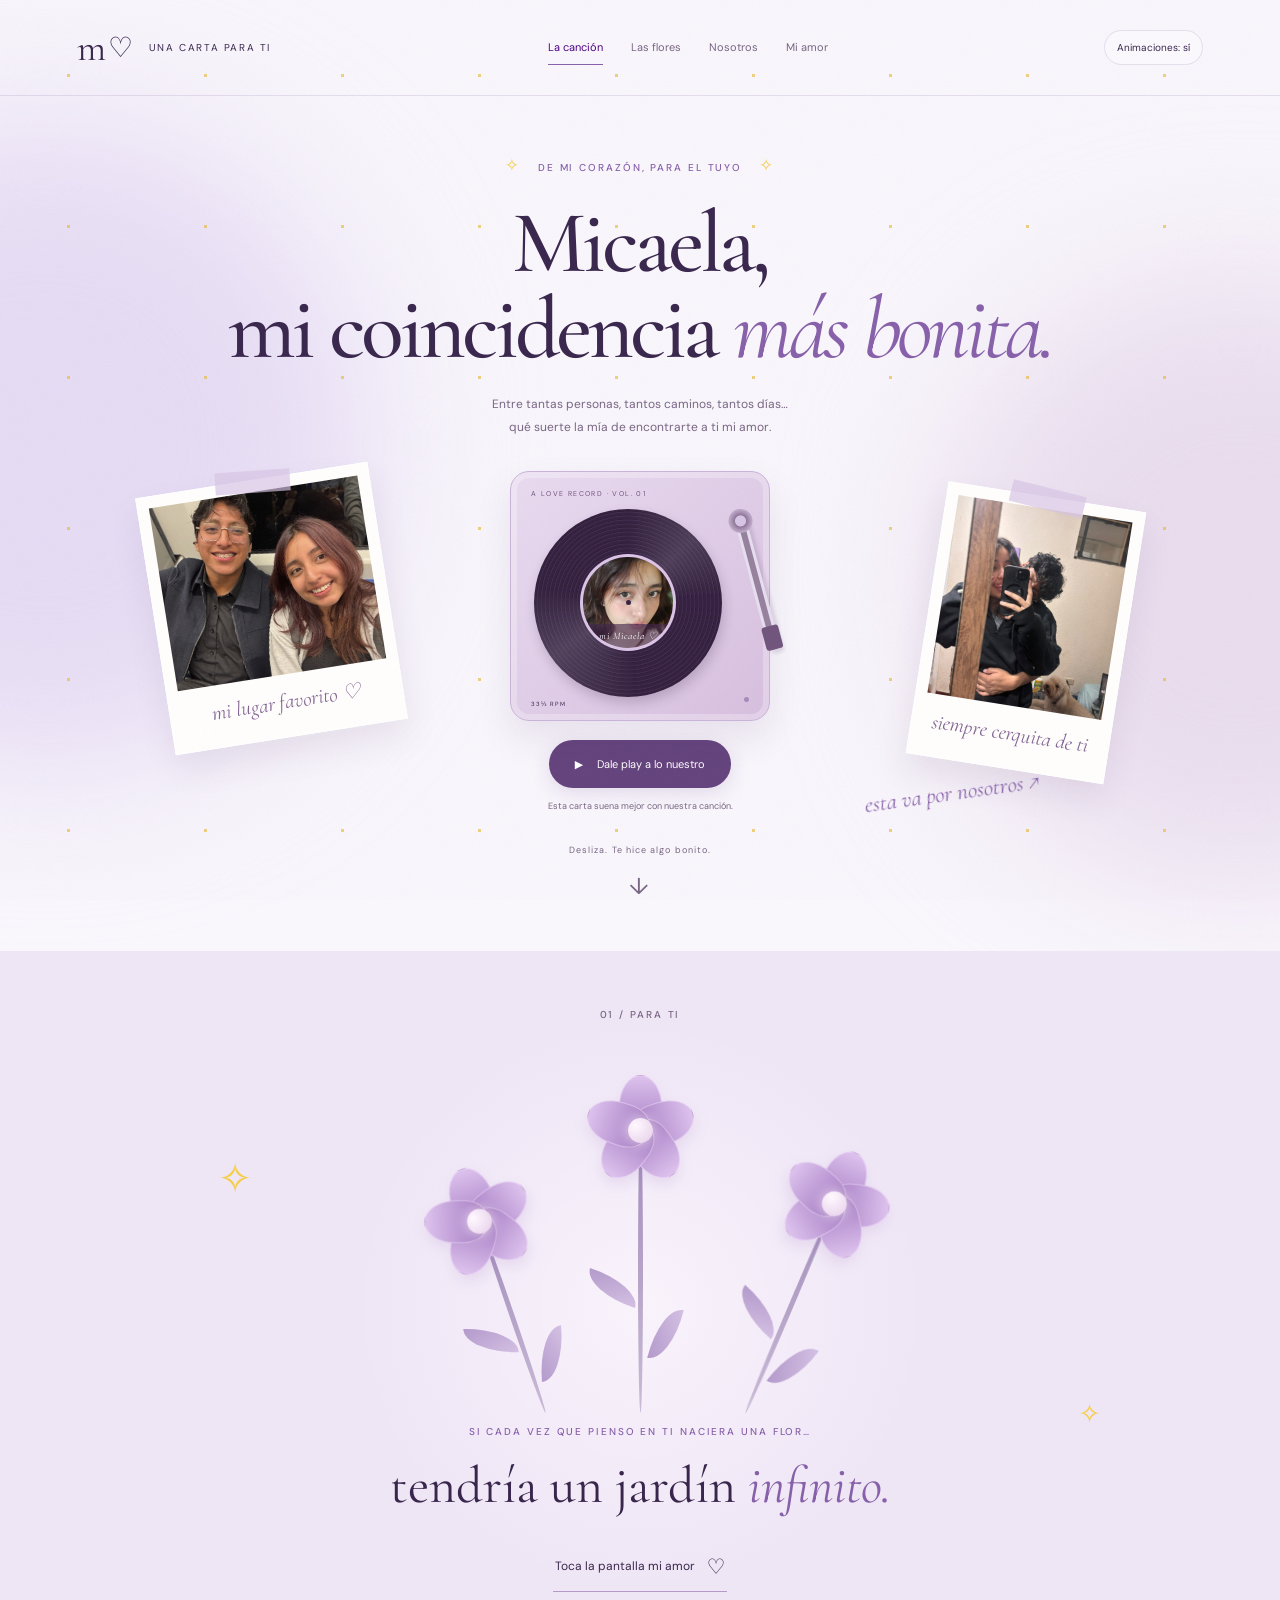
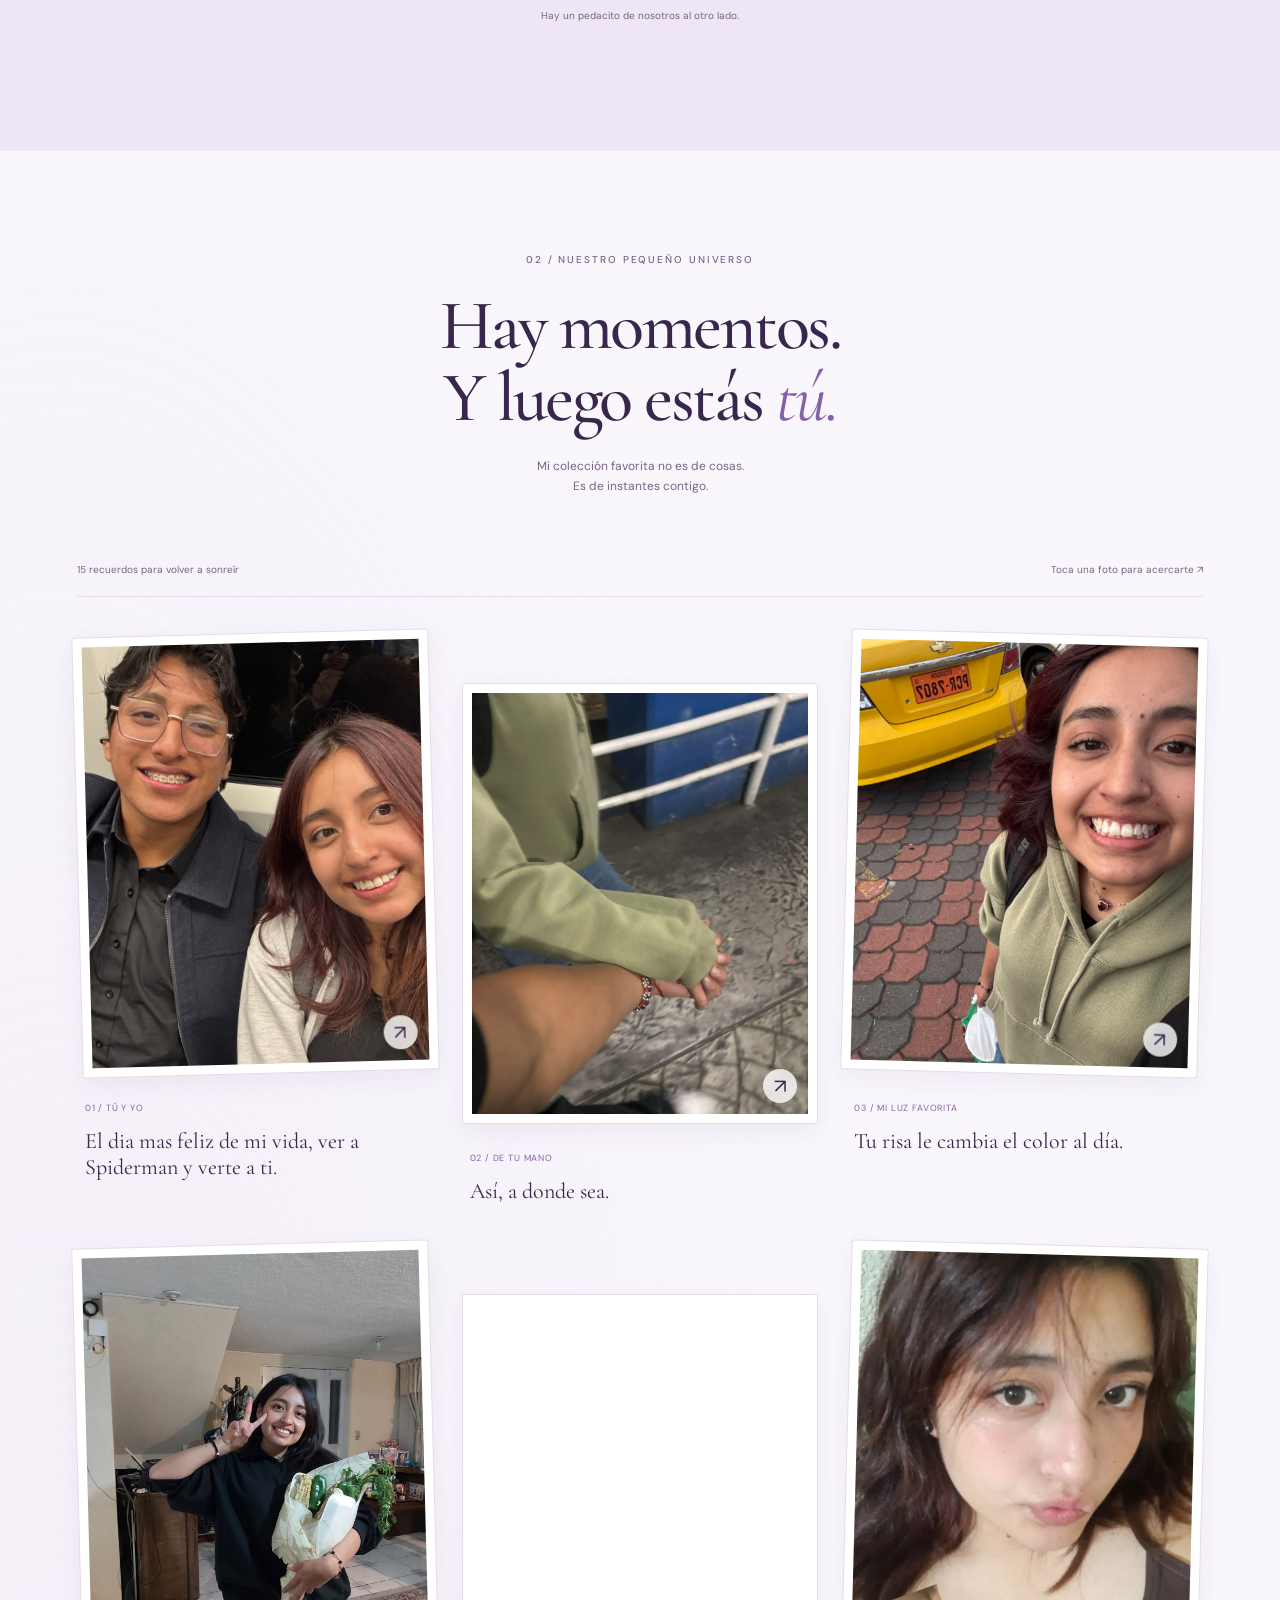
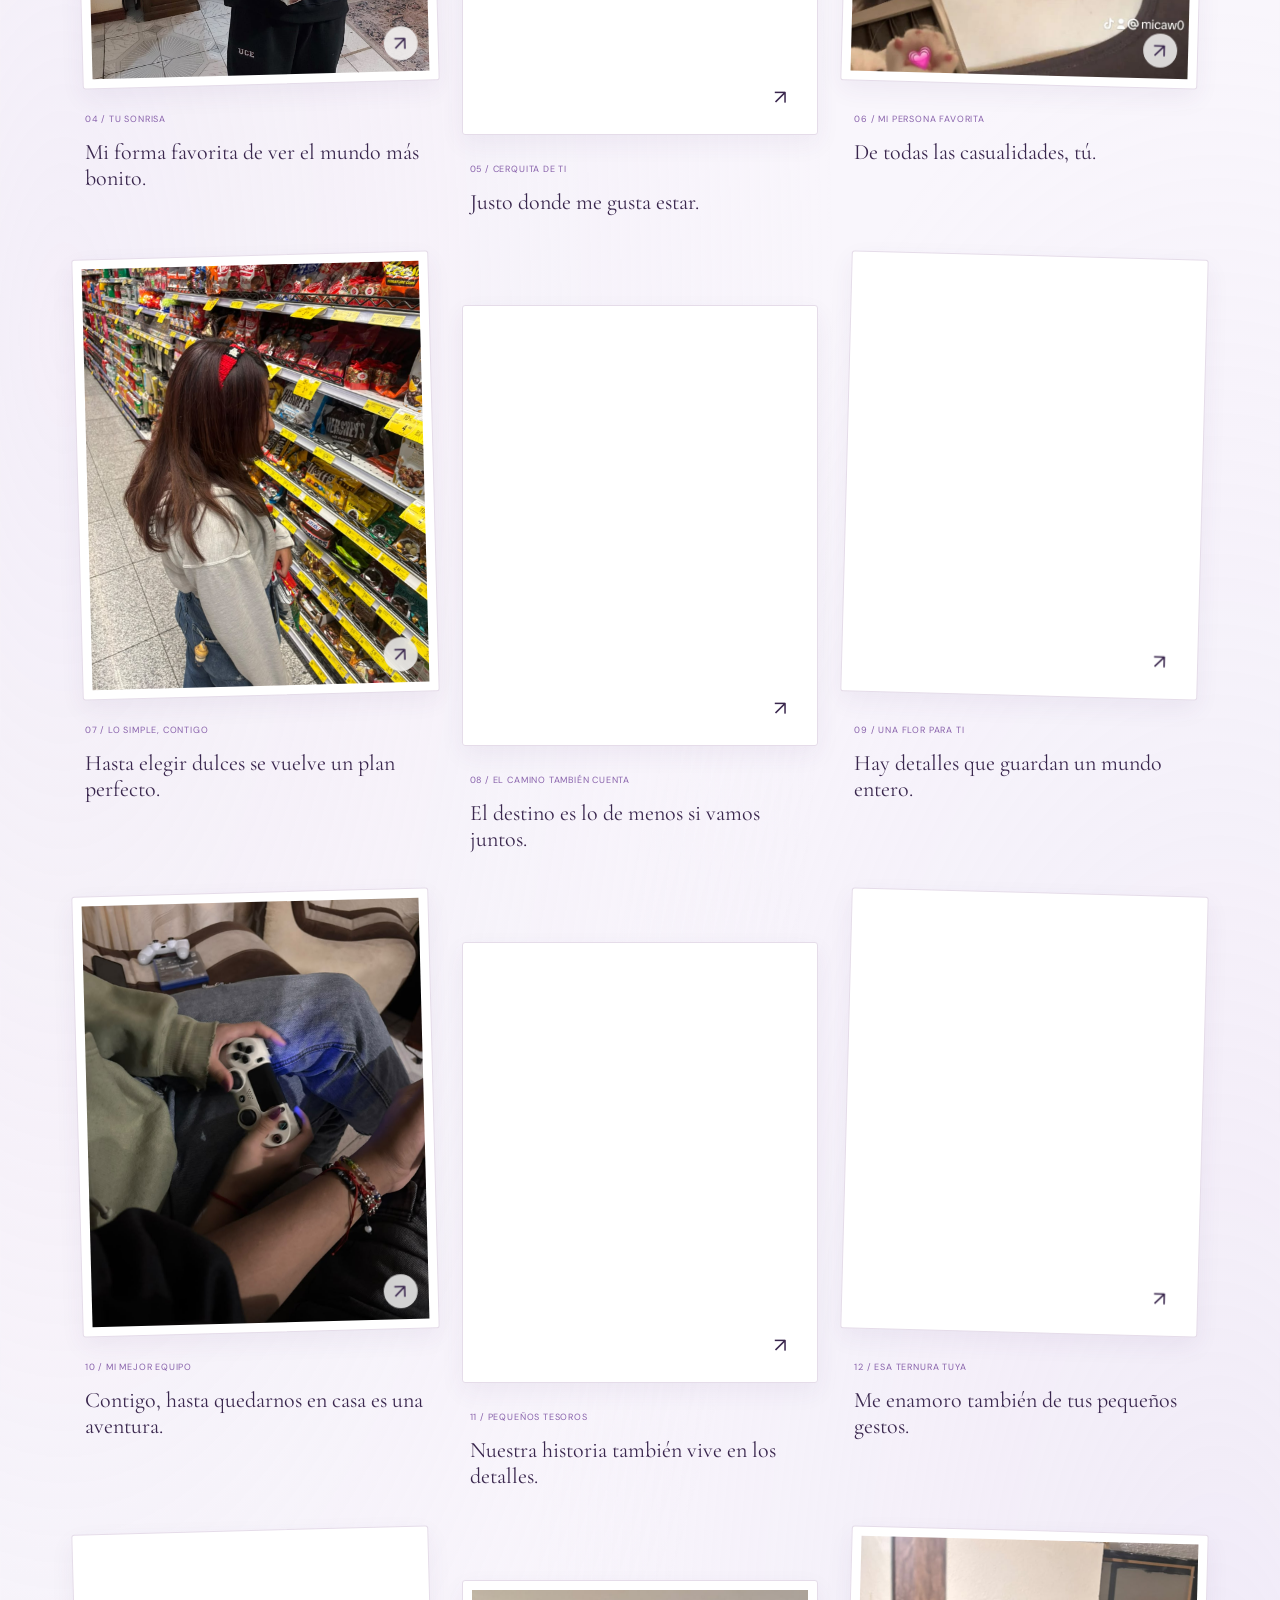
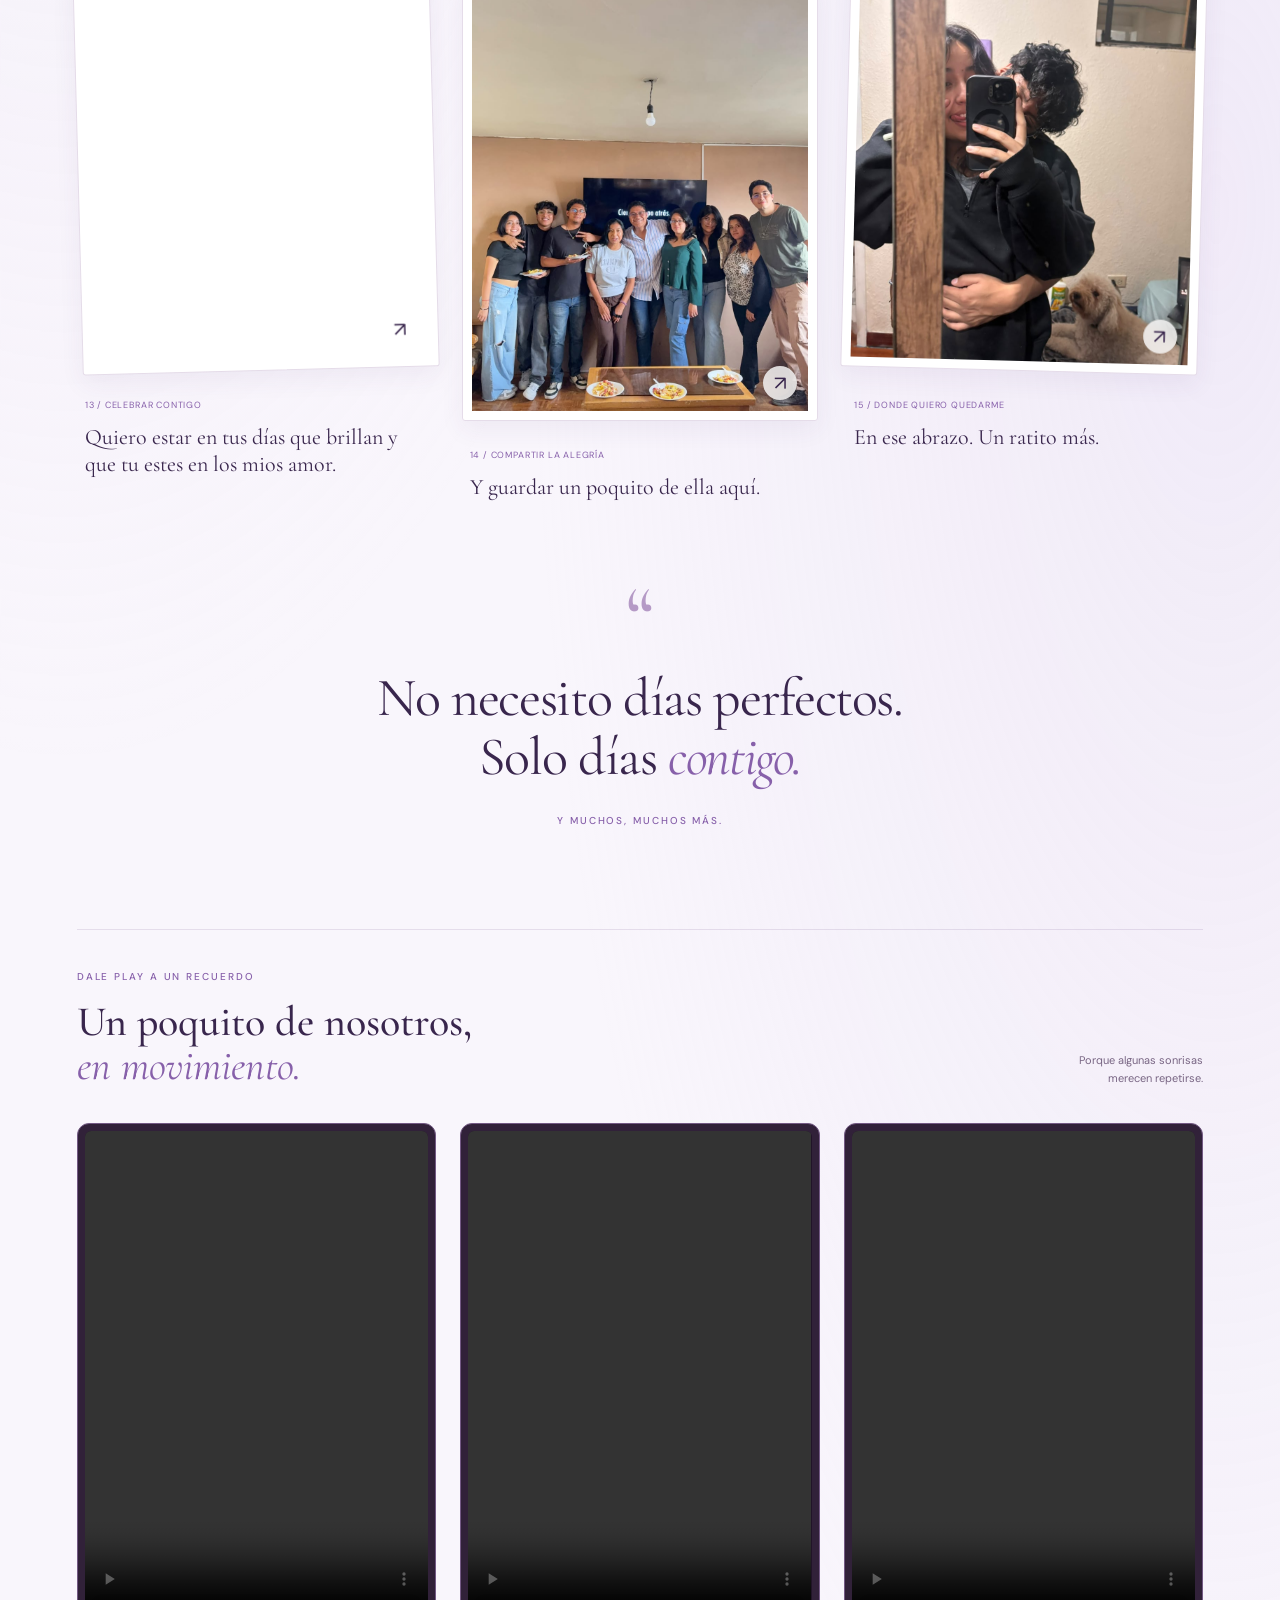
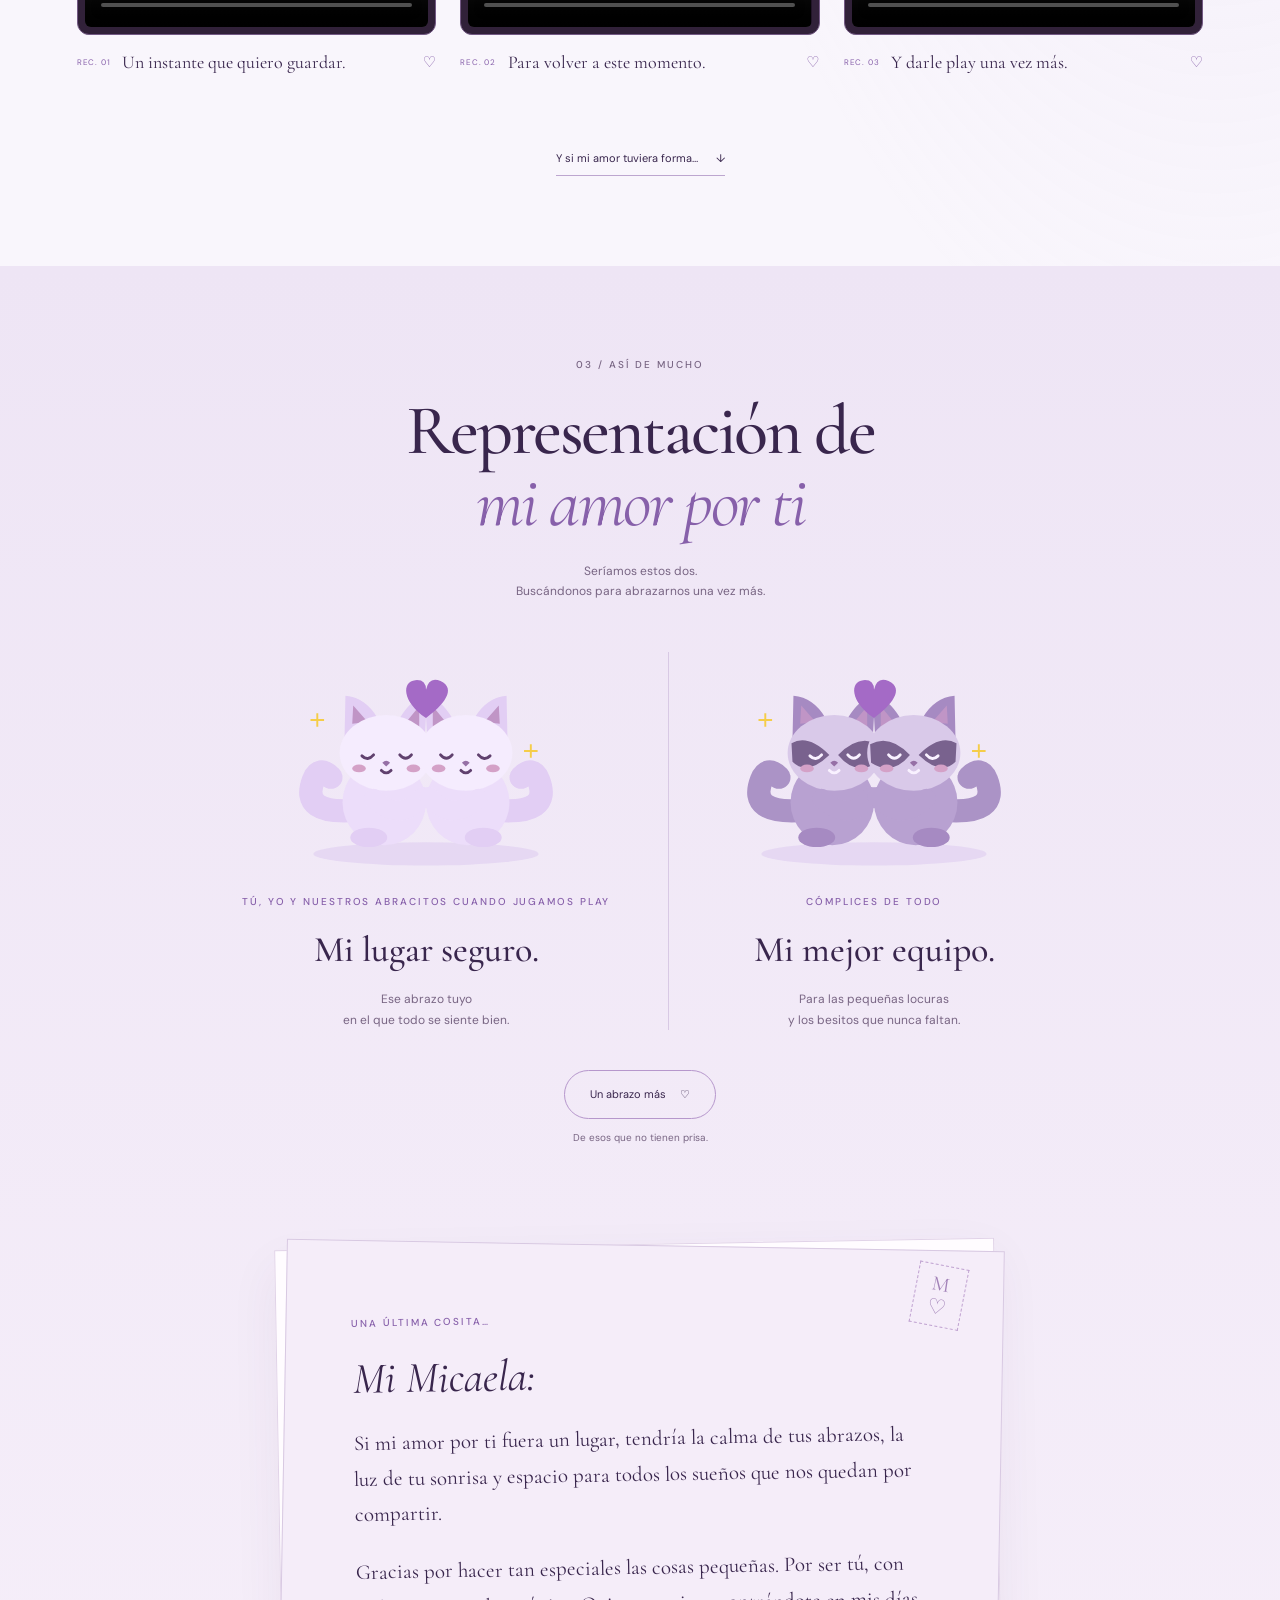
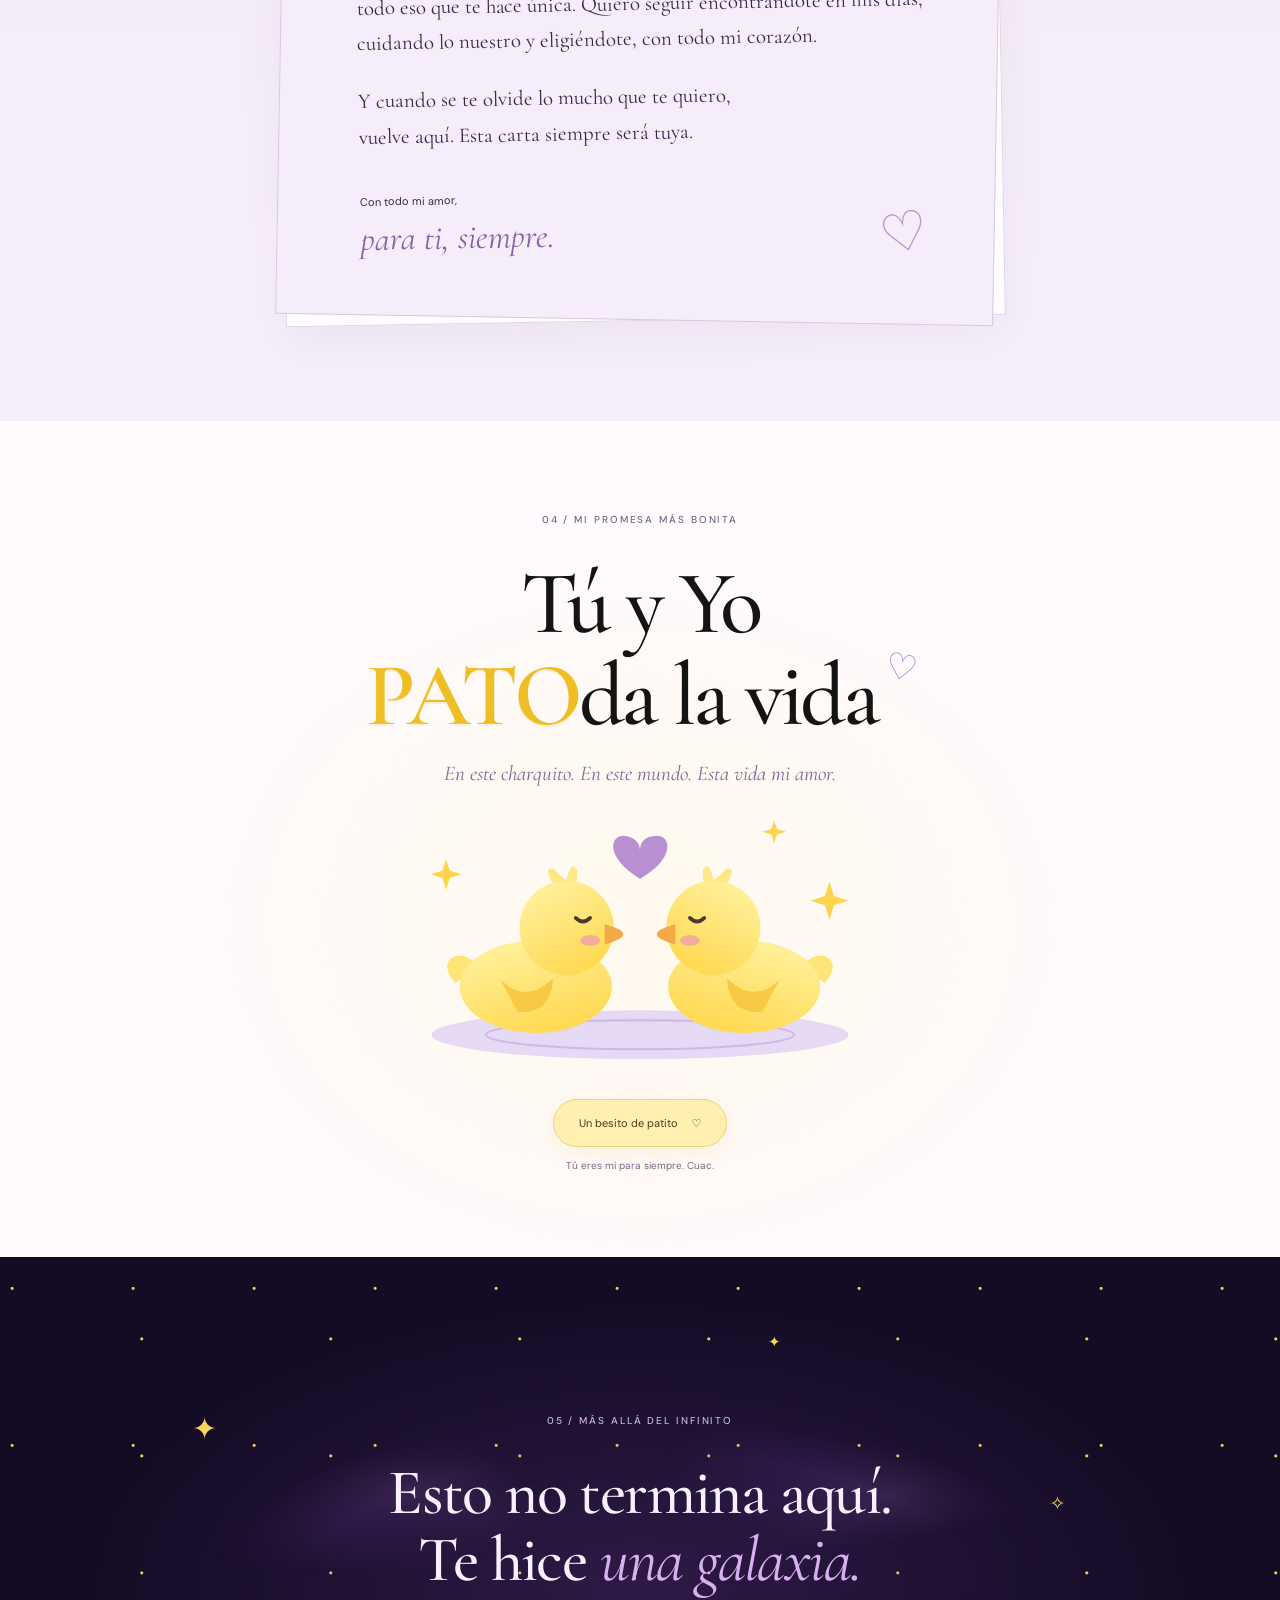
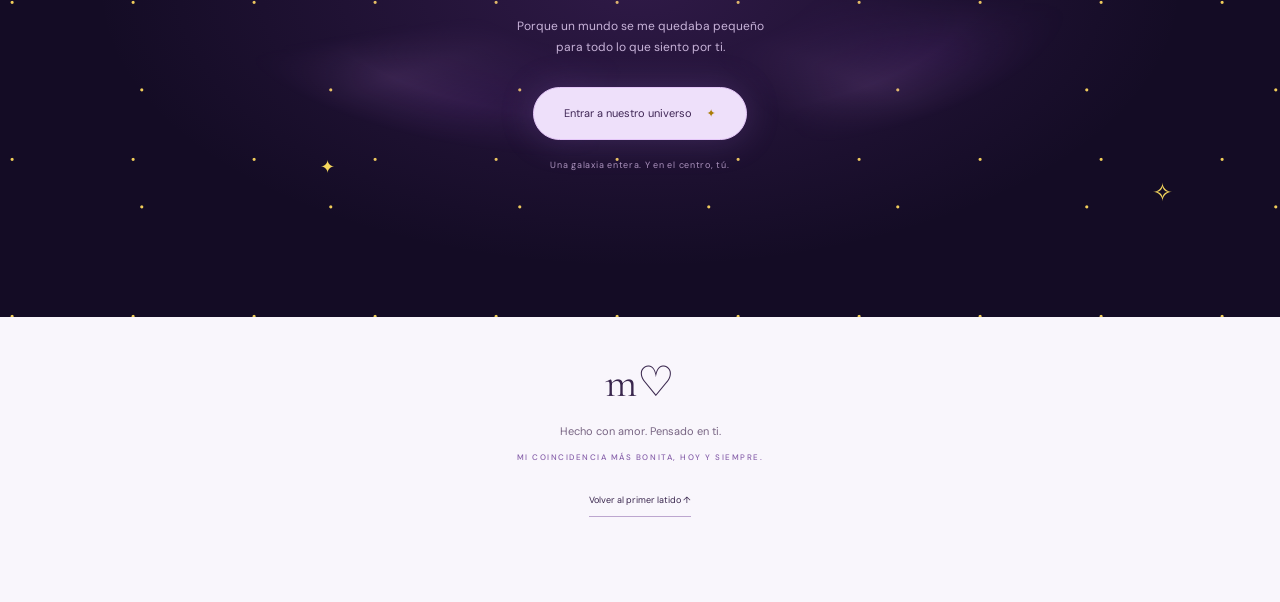
==== commit 17b0f2e9: "Add Si te vieras song to the site Co-authored-by: Copilot <223556219+Copilot@users.noreply.github.co" ====
--- a/index.html
+++ b/index.html
@@ -250,7 +250,6 @@
         <p class="love-letter__signature">Con todo mi amor,<br><em>para ti, siempre.</em><span aria-hidden="true">♡</span></p>
       </article>
     </section>
-
     <section class="duck-section section" id="patitos" aria-labelledby="titulo-patitos">
       <span class="chapter-number">04 / MI PROMESA MÁS BONITA</span>
       <h2 id="titulo-patitos" data-reveal>Tú y Yo<br><span class="duck-word">PATO</span>da la vida<span class="duck-title-heart" aria-hidden="true">♡</span></h2>
